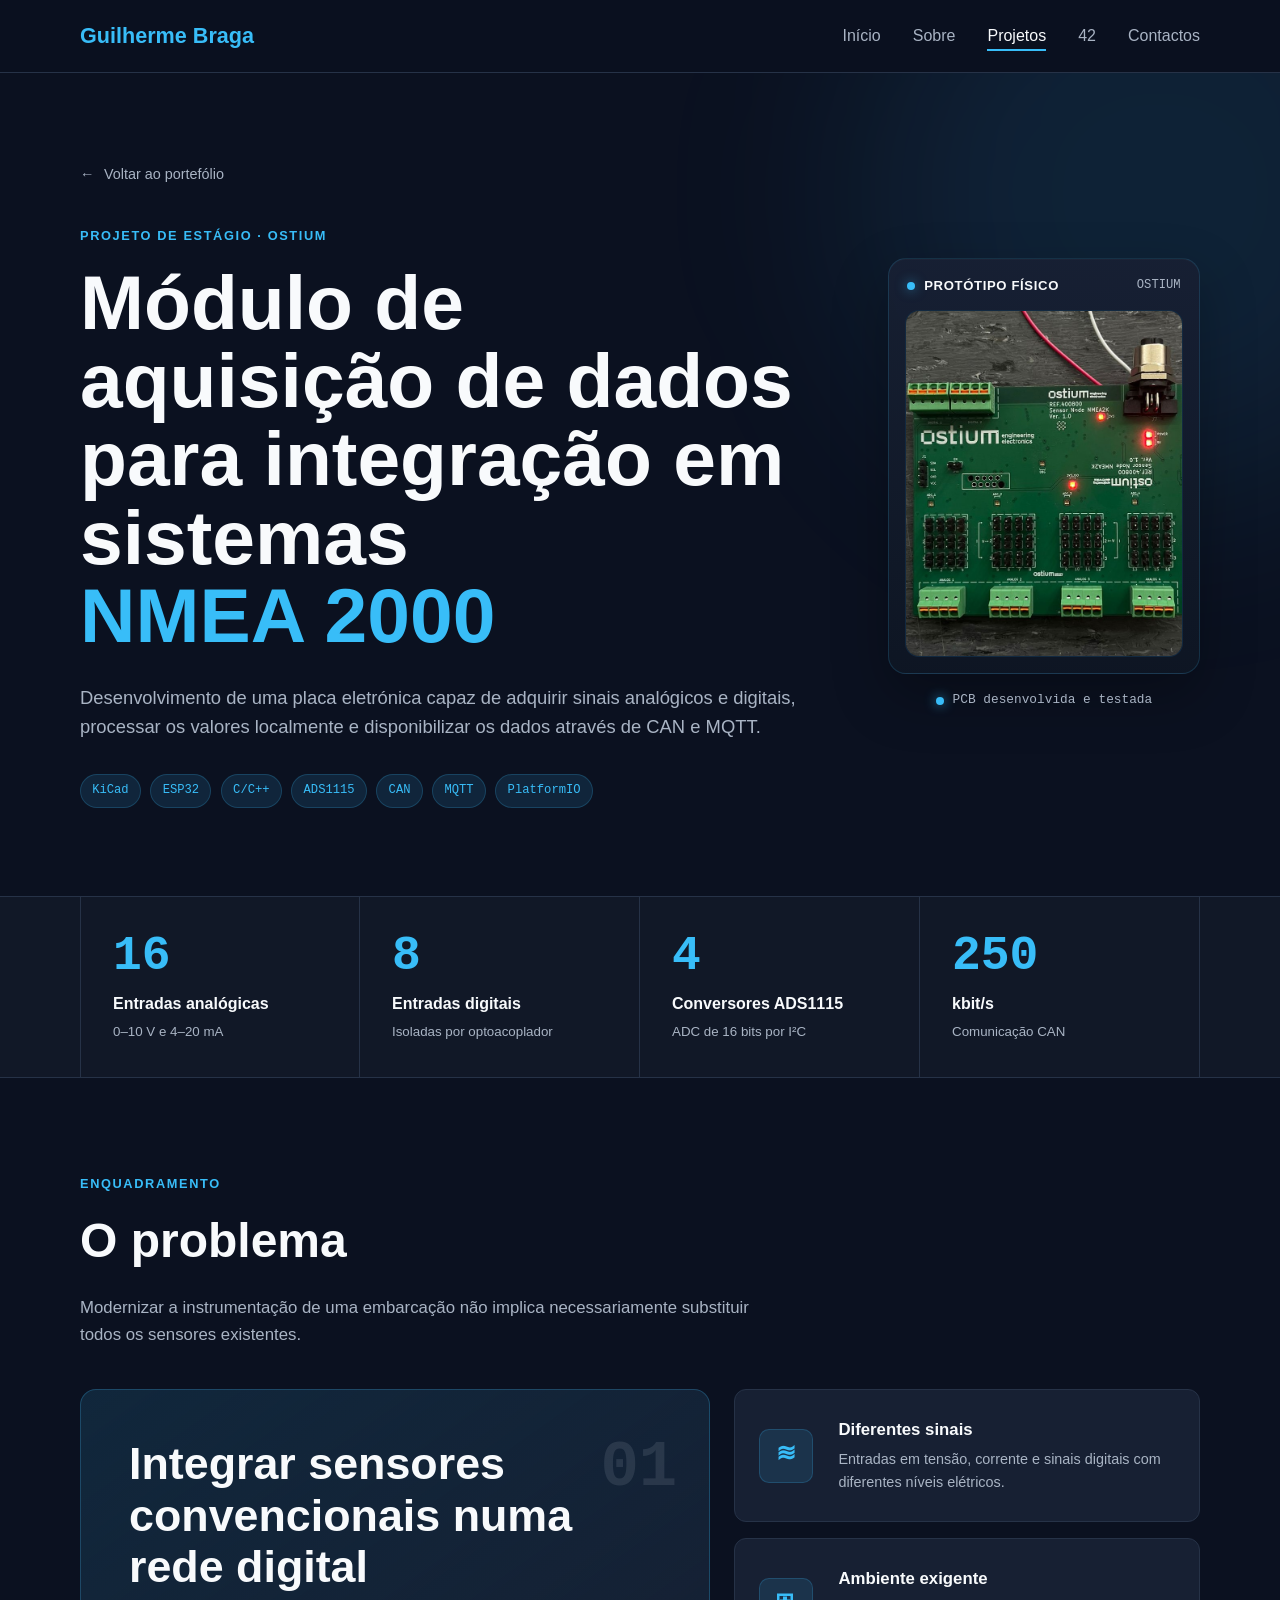
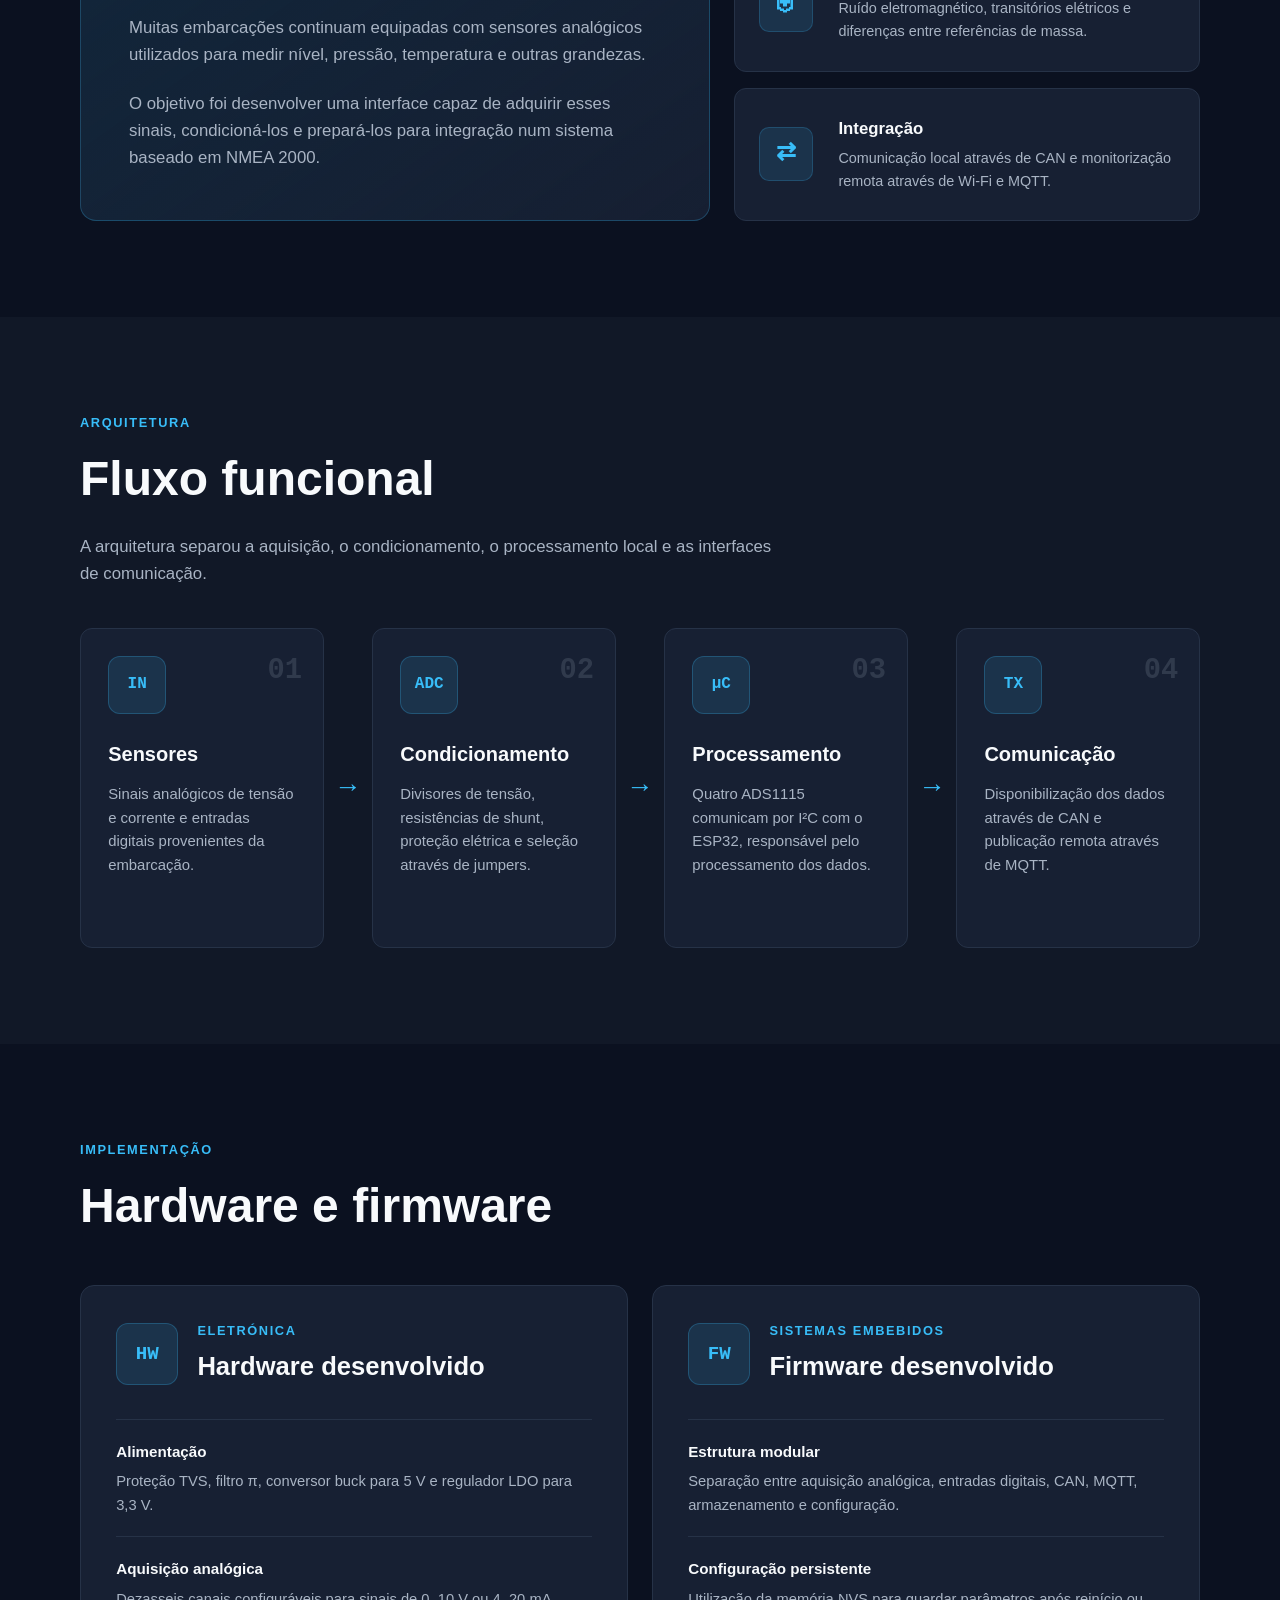
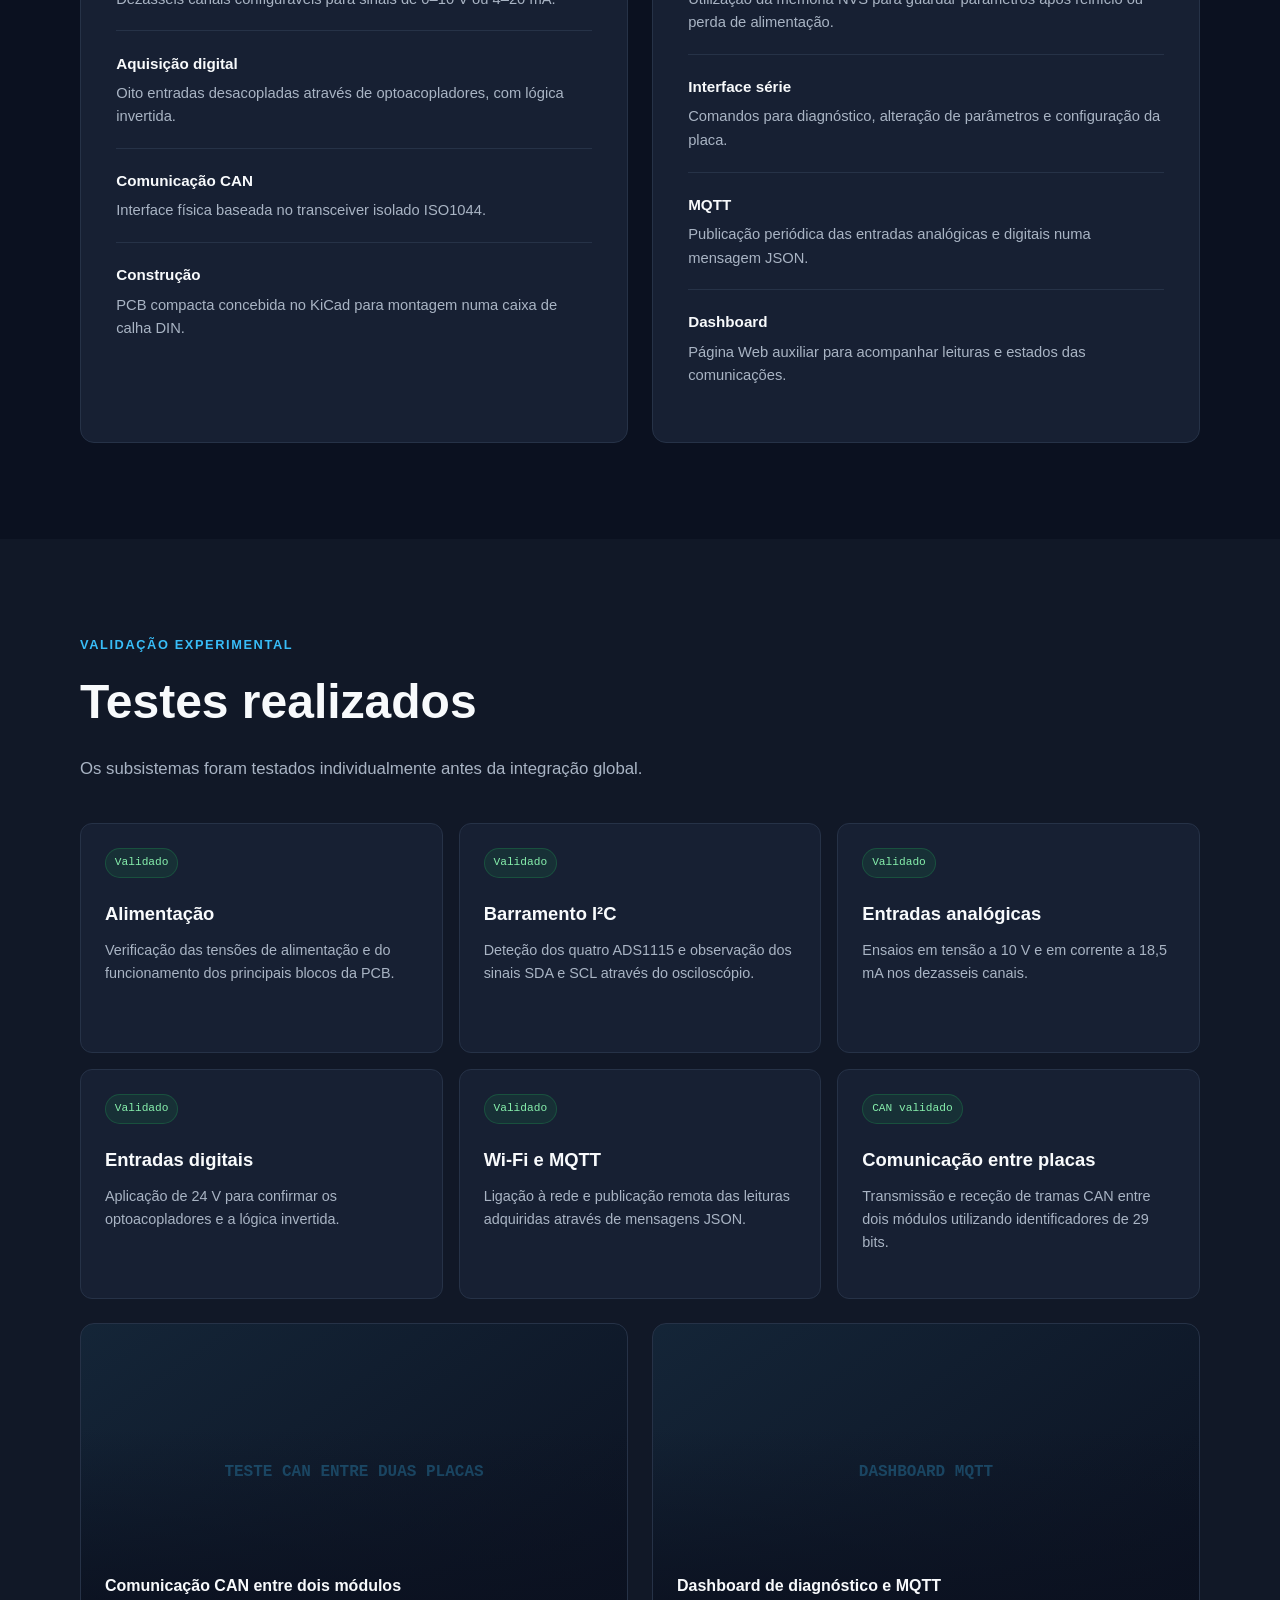
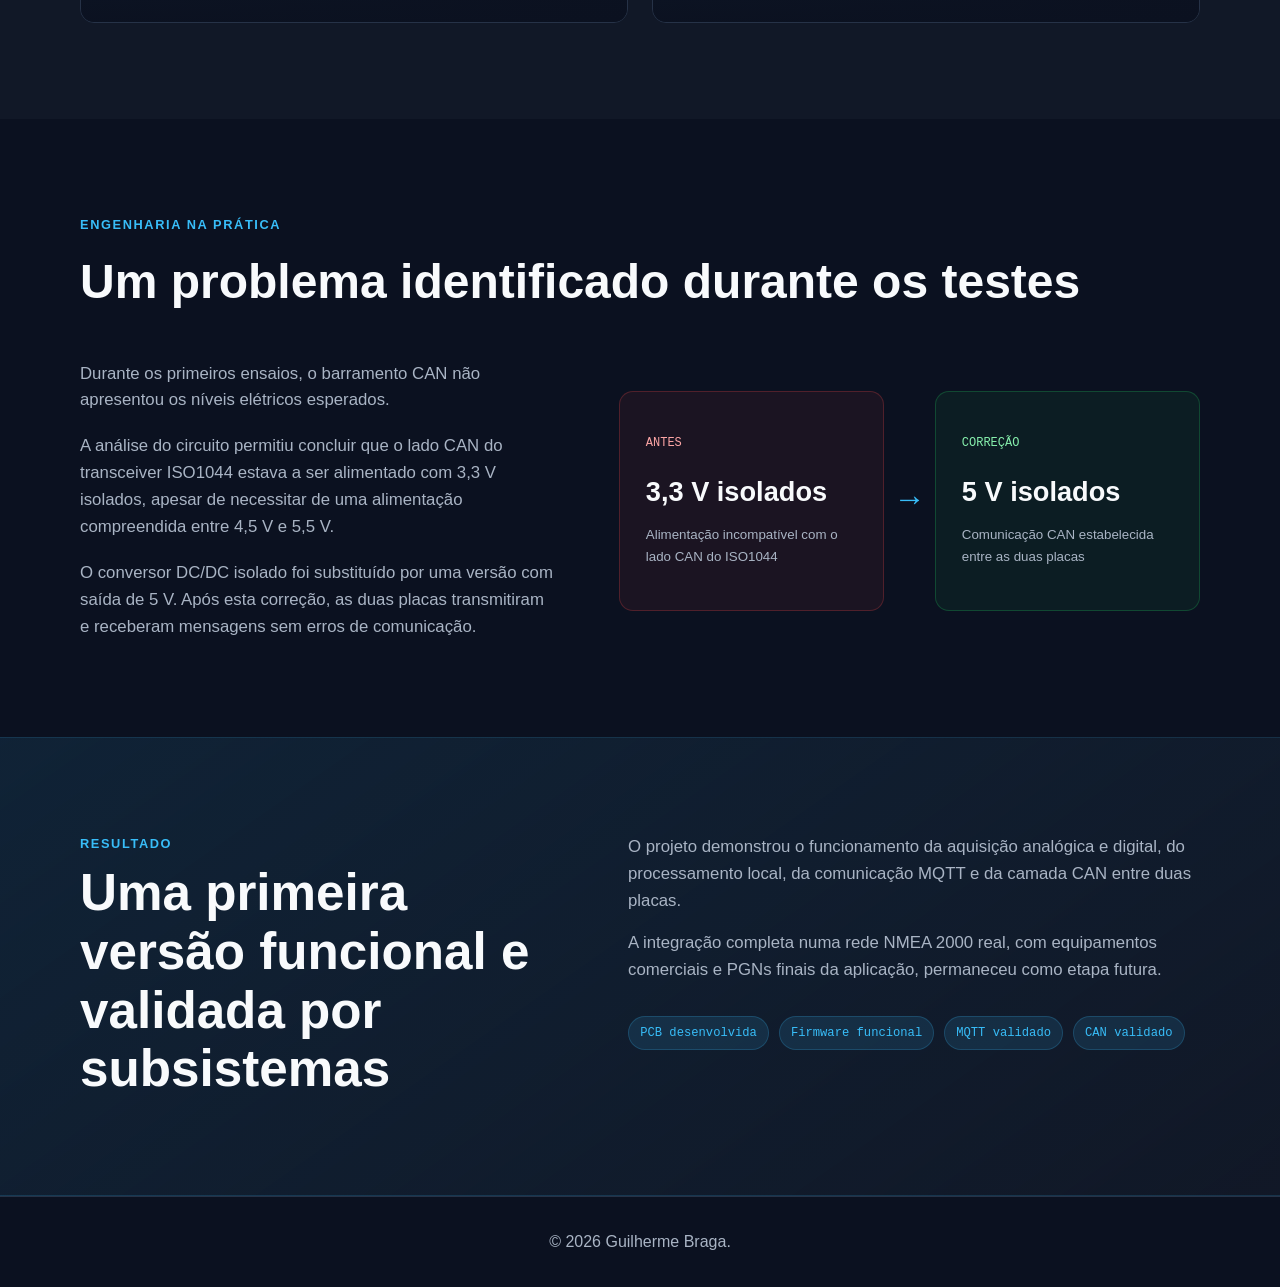
==== projeto-nmea2000.html @ f18902b9 "42 + nmea" ====
<!DOCTYPE html>
<html lang="pt-PT">
<head>
        <meta charset="UTF-8">

        <meta
                name="viewport"
                content="width=device-width, initial-scale=1.0"
        >

        <meta
                name="description"
                content="Desenvolvimento de um módulo de aquisição de dados para integração em sistemas NMEA 2000."
        >

        <title>Projeto NMEA 2000 | Guilherme Braga</title>

        <link rel="stylesheet" href="css/style.css?v=8">
        <link rel="stylesheet" href="css/nmea.css?v=2">
</head>

<body>
        <header class="header">
                <nav class="navbar">
                        <a href="index.html" class="logo">
                                Guilherme Braga
                        </a>

                        <ul class="nav-links">
                                <li>
                                        <a href="index.html#inicio">
                                                Início
                                        </a>
                                </li>

                                <li>
                                        <a href="index.html#sobre">
                                                Sobre
                                        </a>
                                </li>

                                <li>
                                        <a
                                                href="index.html#projetos"
                                                class="active"
                                        >
                                                Projetos
                                        </a>
                                </li>

                                <li>
                                        <a href="projetos-42.html">
                                                42
                                        </a>
                                </li>

                                <li>
                                        <a href="index.html#contactos">
                                                Contactos
                                        </a>
                                </li>
                        </ul>
                </nav>
        </header>

        <main>
                <section class="nmea-hero">
                        <div class="nmea-hero-inner">
                                <div class="nmea-hero-content">
                                        <a
                                                href="index.html#projetos"
                                                class="back-link"
                                        >
                                                <span aria-hidden="true">
                                                        ←
                                                </span>

                                                Voltar ao portefólio
                                        </a>

                                        <p class="hero-label">
                                                Projeto de estágio · OSTIUM
                                        </p>

                                        <h1>
                                                Módulo de aquisição de dados para
                                                integração em sistemas

                                                <span>
                                                        NMEA 2000
                                                </span>
                                        </h1>

                                        <p class="nmea-hero-description">
                                                Desenvolvimento de uma placa eletrónica capaz
                                                de adquirir sinais analógicos e digitais,
                                                processar os valores localmente e disponibilizar
                                                os dados através de CAN e MQTT.
                                        </p>

                                        <div class="nmea-tags">
                                                <span>KiCad</span>
                                                <span>ESP32</span>
                                                <span>C/C++</span>
                                                <span>ADS1115</span>
                                                <span>CAN</span>
                                                <span>MQTT</span>
                                                <span>PlatformIO</span>
                                        </div>
                                </div>

                                <div class="nmea-board-showcase">
                                        <div class="nmea-board-frame">
                                                <div class="nmea-board-frame-header">
                                                        <div class="nmea-board-frame-title">
                                                                <span class="nmea-frame-dot"></span>
                                                                Protótipo físico
                                                        </div>

                                                        <span class="nmea-board-frame-meta">
                                                                OSTIUM
                                                        </span>
                                                </div>

                                                <figure
                                                        class="nmea-board-image"
                                                        data-fallback="PCB NMEA 2000"
                                                >
                                                        <img
                                                                src="assets/images/PCB_vista_geral.jpeg"
                                                                alt="PCB desenvolvida para o módulo de aquisição NMEA 2000"
                                                                onerror="this.remove();"
                                                        >
                                                </figure>
                                        </div>

                                        <div class="nmea-board-label">
                                                <span></span>
                                                PCB desenvolvida e testada
                                        </div>
                                </div>
                        </div>
                </section>

                <section class="nmea-stats-section">
                        <div class="nmea-stats">
                                <article>
                                        <strong>
                                                16
                                        </strong>

                                        <span>
                                                Entradas analógicas
                                        </span>

                                        <small>
                                                0–10 V e 4–20 mA
                                        </small>
                                </article>

                                <article>
                                        <strong>
                                                8
                                        </strong>

                                        <span>
                                                Entradas digitais
                                        </span>

                                        <small>
                                                Isoladas por optoacoplador
                                        </small>
                                </article>

                                <article>
                                        <strong>
                                                4
                                        </strong>

                                        <span>
                                                Conversores ADS1115
                                        </span>

                                        <small>
                                                ADC de 16 bits por I²C
                                        </small>
                                </article>

                                <article>
                                        <strong>
                                                250
                                        </strong>

                                        <span>
                                                kbit/s
                                        </span>

                                        <small>
                                                Comunicação CAN
                                        </small>
                                </article>
                        </div>
                </section>

                <section class="section nmea-problem-section">
                        <div class="section-header">
                                <p class="section-label">
                                        Enquadramento
                                </p>

                                <h2>
                                        O problema
                                </h2>

                                <p class="section-description">
                                        Modernizar a instrumentação de uma embarcação não
                                        implica necessariamente substituir todos os sensores
                                        existentes.
                                </p>
                        </div>

                        <div class="nmea-problem-grid">
                                <article class="nmea-problem-main">
                                        <span class="nmea-card-index">
                                                01
                                        </span>

                                        <h3>
                                                Integrar sensores convencionais numa rede digital
                                        </h3>

                                        <p>
                                                Muitas embarcações continuam equipadas com sensores
                                                analógicos utilizados para medir nível, pressão,
                                                temperatura e outras grandezas.
                                        </p>

                                        <p>
                                                O objetivo foi desenvolver uma interface capaz de
                                                adquirir esses sinais, condicioná-los e prepará-los
                                                para integração num sistema baseado em NMEA 2000.
                                        </p>
                                </article>

                                <div class="nmea-problem-points">
                                        <article>
                                                <span aria-hidden="true">
                                                        ≋
                                                </span>

                                                <div>
                                                        <h3>
                                                                Diferentes sinais
                                                        </h3>

                                                        <p>
                                                                Entradas em tensão, corrente e sinais
                                                                digitais com diferentes níveis elétricos.
                                                        </p>
                                                </div>
                                        </article>

                                        <article>
                                                <span aria-hidden="true">
                                                        ⛨
                                                </span>

                                                <div>
                                                        <h3>
                                                                Ambiente exigente
                                                        </h3>

                                                        <p>
                                                                Ruído eletromagnético, transitórios
                                                                elétricos e diferenças entre referências
                                                                de massa.
                                                        </p>
                                                </div>
                                        </article>

                                        <article>
                                                <span aria-hidden="true">
                                                        ⇄
                                                </span>

                                                <div>
                                                        <h3>
                                                                Integração
                                                        </h3>

                                                        <p>
                                                                Comunicação local através de CAN e
                                                                monitorização remota através de Wi-Fi
                                                                e MQTT.
                                                        </p>
                                                </div>
                                        </article>
                                </div>
                        </div>
                </section>

                <section class="section nmea-architecture-section">
                        <div class="section-header">
                                <p class="section-label">
                                        Arquitetura
                                </p>

                                <h2>
                                        Fluxo funcional
                                </h2>

                                <p class="section-description">
                                        A arquitetura separou a aquisição, o condicionamento,
                                        o processamento local e as interfaces de comunicação.
                                </p>
                        </div>

                        <div class="nmea-flow">
                                <article class="nmea-flow-block">
                                        <span class="nmea-flow-number">
                                                01
                                        </span>

                                        <div class="nmea-flow-icon">
                                                IN
                                        </div>

                                        <h3>
                                                Sensores
                                        </h3>

                                        <p>
                                                Sinais analógicos de tensão e corrente e entradas
                                                digitais provenientes da embarcação.
                                        </p>
                                </article>

                                <span
                                        class="nmea-flow-arrow"
                                        aria-hidden="true"
                                >
                                        →
                                </span>

                                <article class="nmea-flow-block">
                                        <span class="nmea-flow-number">
                                                02
                                        </span>

                                        <div class="nmea-flow-icon">
                                                ADC
                                        </div>

                                        <h3>
                                                Condicionamento
                                        </h3>

                                        <p>
                                                Divisores de tensão, resistências de shunt,
                                                proteção elétrica e seleção através de jumpers.
                                        </p>
                                </article>

                                <span
                                        class="nmea-flow-arrow"
                                        aria-hidden="true"
                                >
                                        →
                                </span>

                                <article class="nmea-flow-block">
                                        <span class="nmea-flow-number">
                                                03
                                        </span>

                                        <div class="nmea-flow-icon">
                                                μC
                                        </div>

                                        <h3>
                                                Processamento
                                        </h3>

                                        <p>
                                                Quatro ADS1115 comunicam por I²C com o ESP32,
                                                responsável pelo processamento dos dados.
                                        </p>
                                </article>

                                <span
                                        class="nmea-flow-arrow"
                                        aria-hidden="true"
                                >
                                        →
                                </span>

                                <article class="nmea-flow-block">
                                        <span class="nmea-flow-number">
                                                04
                                        </span>

                                        <div class="nmea-flow-icon">
                                                TX
                                        </div>

                                        <h3>
                                                Comunicação
                                        </h3>

                                        <p>
                                                Disponibilização dos dados através de CAN e
                                                publicação remota através de MQTT.
                                        </p>
                                </article>
                        </div>
                </section>

                <section class="section nmea-development-section">
                        <div class="section-header">
                                <p class="section-label">
                                        Implementação
                                </p>

                                <h2>
                                        Hardware e firmware
                                </h2>
                        </div>

                        <div class="nmea-development-grid">
                                <article class="nmea-development-card">
                                        <div class="nmea-development-heading">
                                                <span>
                                                        HW
                                                </span>

                                                <div>
                                                        <p class="project-category">
                                                                Eletrónica
                                                        </p>

                                                        <h3>
                                                                Hardware desenvolvido
                                                        </h3>
                                                </div>
                                        </div>

                                        <div class="nmea-feature-list">
                                                <div>
                                                        <strong>
                                                                Alimentação
                                                        </strong>

                                                        <p>
                                                                Proteção TVS, filtro π, conversor buck
                                                                para 5 V e regulador LDO para 3,3 V.
                                                        </p>
                                                </div>

                                                <div>
                                                        <strong>
                                                                Aquisição analógica
                                                        </strong>

                                                        <p>
                                                                Dezasseis canais configuráveis para
                                                                sinais de 0–10 V ou 4–20 mA.
                                                        </p>
                                                </div>

                                                <div>
                                                        <strong>
                                                                Aquisição digital
                                                        </strong>

                                                        <p>
                                                                Oito entradas desacopladas através de
                                                                optoacopladores, com lógica invertida.
                                                        </p>
                                                </div>

                                                <div>
                                                        <strong>
                                                                Comunicação CAN
                                                        </strong>

                                                        <p>
                                                                Interface física baseada no
                                                                transceiver isolado ISO1044.
                                                        </p>
                                                </div>

                                                <div>
                                                        <strong>
                                                                Construção
                                                        </strong>

                                                        <p>
                                                                PCB compacta concebida no KiCad para
                                                                montagem numa caixa de calha DIN.
                                                        </p>
                                                </div>
                                        </div>
                                </article>

                                <article class="nmea-development-card">
                                        <div class="nmea-development-heading">
                                                <span>
                                                        FW
                                                </span>

                                                <div>
                                                        <p class="project-category">
                                                                Sistemas embebidos
                                                        </p>

                                                        <h3>
                                                                Firmware desenvolvido
                                                        </h3>
                                                </div>
                                        </div>

                                        <div class="nmea-feature-list">
                                                <div>
                                                        <strong>
                                                                Estrutura modular
                                                        </strong>

                                                        <p>
                                                                Separação entre aquisição analógica,
                                                                entradas digitais, CAN, MQTT,
                                                                armazenamento e configuração.
                                                        </p>
                                                </div>

                                                <div>
                                                        <strong>
                                                                Configuração persistente
                                                        </strong>

                                                        <p>
                                                                Utilização da memória NVS para guardar
                                                                parâmetros após reinício ou perda de
                                                                alimentação.
                                                        </p>
                                                </div>

                                                <div>
                                                        <strong>
                                                                Interface série
                                                        </strong>

                                                        <p>
                                                                Comandos para diagnóstico, alteração
                                                                de parâmetros e configuração da placa.
                                                        </p>
                                                </div>

                                                <div>
                                                        <strong>
                                                                MQTT
                                                        </strong>

                                                        <p>
                                                                Publicação periódica das entradas
                                                                analógicas e digitais numa mensagem JSON.
                                                        </p>
                                                </div>

                                                <div>
                                                        <strong>
                                                                Dashboard
                                                        </strong>

                                                        <p>
                                                                Página Web auxiliar para acompanhar
                                                                leituras e estados das comunicações.
                                                        </p>
                                                </div>
                                        </div>
                                </article>
                        </div>
                </section>

                <section class="section nmea-tests-section">
                        <div class="section-header">
                                <p class="section-label">
                                        Validação experimental
                                </p>

                                <h2>
                                        Testes realizados
                                </h2>

                                <p class="section-description">
                                        Os subsistemas foram testados individualmente antes
                                        da integração global.
                                </p>
                        </div>

                        <div class="nmea-tests-grid">
                                <article>
                                        <span class="nmea-test-status">
                                                Validado
                                        </span>

                                        <strong>
                                                Alimentação
                                        </strong>

                                        <p>
                                                Verificação das tensões de alimentação e do
                                                funcionamento dos principais blocos da PCB.
                                        </p>
                                </article>

                                <article>
                                        <span class="nmea-test-status">
                                                Validado
                                        </span>

                                        <strong>
                                                Barramento I²C
                                        </strong>

                                        <p>
                                                Deteção dos quatro ADS1115 e observação dos sinais
                                                SDA e SCL através do osciloscópio.
                                        </p>
                                </article>

                                <article>
                                        <span class="nmea-test-status">
                                                Validado
                                        </span>

                                        <strong>
                                                Entradas analógicas
                                        </strong>

                                        <p>
                                                Ensaios em tensão a 10 V e em corrente a
                                                18,5 mA nos dezasseis canais.
                                        </p>
                                </article>

                                <article>
                                        <span class="nmea-test-status">
                                                Validado
                                        </span>

                                        <strong>
                                                Entradas digitais
                                        </strong>

                                        <p>
                                                Aplicação de 24 V para confirmar os
                                                optoacopladores e a lógica invertida.
                                        </p>
                                </article>

                                <article>
                                        <span class="nmea-test-status">
                                                Validado
                                        </span>

                                        <strong>
                                                Wi-Fi e MQTT
                                        </strong>

                                        <p>
                                                Ligação à rede e publicação remota das leituras
                                                adquiridas através de mensagens JSON.
                                        </p>
                                </article>

                                <article>
                                        <span class="nmea-test-status">
                                                CAN validado
                                        </span>

                                        <strong>
                                                Comunicação entre placas
                                        </strong>

                                        <p>
                                                Transmissão e receção de tramas CAN entre dois
                                                módulos utilizando identificadores de 29 bits.
                                        </p>
                                </article>
                        </div>

                        <div class="nmea-media-grid">
                                <figure
                                        class="nmea-media-card"
                                        data-fallback="Teste CAN entre duas placas"
                                >
                                        <img
                                                src="assets/images/nmea/teste-can.jpeg"
                                                alt="Ligação entre duas placas durante o teste CAN"
                                                onerror="this.remove();"
                                        >

                                        <figcaption>
                                                Comunicação CAN entre dois módulos
                                        </figcaption>
                                </figure>

                                <figure
                                        class="nmea-media-card"
                                        data-fallback="Dashboard MQTT"
                                >
                                        <img
                                                src="assets/images/nmea/dashboard-mqtt.jpeg"
                                                alt="Dashboard utilizado nos testes Wi-Fi e MQTT"
                                                onerror="this.remove();"
                                        >

                                        <figcaption>
                                                Dashboard de diagnóstico e MQTT
                                        </figcaption>
                                </figure>
                        </div>
                </section>

                <section class="section nmea-debug-section">
                        <div class="section-header">
                                <p class="section-label">
                                        Engenharia na prática
                                </p>

                                <h2>
                                        Um problema identificado durante os testes
                                </h2>
                        </div>

                        <div class="nmea-debug-layout">
                                <div class="nmea-debug-description">
                                        <p>
                                                Durante os primeiros ensaios, o barramento CAN
                                                não apresentou os níveis elétricos esperados.
                                        </p>

                                        <p>
                                                A análise do circuito permitiu concluir que o lado
                                                CAN do transceiver ISO1044 estava a ser alimentado
                                                com 3,3 V isolados, apesar de necessitar de uma
                                                alimentação compreendida entre 4,5 V e 5,5 V.
                                        </p>

                                        <p>
                                                O conversor DC/DC isolado foi substituído por uma
                                                versão com saída de 5 V. Após esta correção,
                                                as duas placas transmitiram e receberam mensagens
                                                sem erros de comunicação.
                                        </p>
                                </div>

                                <div class="nmea-debug-comparison">
                                        <article class="nmea-debug-before">
                                                <span>
                                                        Antes
                                                </span>

                                                <strong>
                                                        3,3 V isolados
                                                </strong>

                                                <small>
                                                        Alimentação incompatível com o lado CAN
                                                        do ISO1044
                                                </small>
                                        </article>

                                        <span
                                                class="nmea-debug-arrow"
                                                aria-hidden="true"
                                        >
                                                →
                                        </span>

                                        <article class="nmea-debug-after">
                                                <span>
                                                        Correção
                                                </span>

                                                <strong>
                                                        5 V isolados
                                                </strong>

                                                <small>
                                                        Comunicação CAN estabelecida entre as
                                                        duas placas
                                                </small>
                                        </article>
                                </div>
                        </div>
                </section>

                <section class="section nmea-results-section">
                        <div class="nmea-results">
                                <div>
                                        <p class="section-label">
                                                Resultado
                                        </p>

                                        <h2>
                                                Uma primeira versão funcional e validada por
                                                subsistemas
                                        </h2>
                                </div>

                                <div class="nmea-results-text">
                                        <p>
                                                O projeto demonstrou o funcionamento da aquisição
                                                analógica e digital, do processamento local,
                                                da comunicação MQTT e da camada CAN entre duas
                                                placas.
                                        </p>

                                        <p>
                                                A integração completa numa rede NMEA 2000 real,
                                                com equipamentos comerciais e PGNs finais da
                                                aplicação, permaneceu como etapa futura.
                                        </p>

                                        <div class="nmea-results-tags">
                                                <span>
                                                        PCB desenvolvida
                                                </span>

                                                <span>
                                                        Firmware funcional
                                                </span>

                                                <span>
                                                        MQTT validado
                                                </span>

                                                <span>
                                                        CAN validado
                                                </span>
                                        </div>
                                </div>
                        </div>
                </section>
        </main>

        <footer class="footer">
                <p>
                        © <span id="current-year"></span> Guilherme Braga.
                </p>
        </footer>

        <script src="js/main.js"></script>
</body>
</html>
---- css/style.css ----
:root {
        --background: #0b1120;
        --background-secondary: #111827;
        --card-background: #172033;
        --card-background-light: #1b263b;
        --text-primary: #f8fafc;
        --text-secondary: #a9b4c4;
        --accent: #38bdf8;
        --accent-dark: #0284c7;
        --accent-soft: rgba(56, 189, 248, 0.12);
        --border: #263247;
        --max-width: 1120px;
}

* {
        box-sizing: border-box;
        margin: 0;
        padding: 0;
}

html {
        scroll-behavior: smooth;
}

body {
        min-width: 320px;

        font-family: Arial, Helvetica, sans-serif;

        background-color: var(--background);
        color: var(--text-primary);

        line-height: 1.6;
}

img {
        max-width: 100%;
}

a {
        color: inherit;
        text-decoration: none;
}

.header {
        position: sticky;
        top: 0;
        z-index: 100;

        background-color: rgba(11, 17, 32, 0.92);
        border-bottom: 1px solid var(--border);

        backdrop-filter: blur(12px);
}

.navbar {
        width: min(90%, var(--max-width));
        min-height: 72px;
        margin: 0 auto;

        display: flex;
        align-items: center;
        justify-content: space-between;
}

.logo {
        color: var(--accent);

        font-size: 1.35rem;
        font-weight: 700;
}

.nav-links {
        display: flex;
        gap: 2rem;

        list-style: none;
}

.nav-links a {
        position: relative;

        color: var(--text-secondary);

        transition: color 0.2s ease;
}

.nav-links a::after {
        content: "";

        position: absolute;
        right: 0;
        bottom: -0.45rem;
        left: 0;

        height: 2px;

        background-color: var(--accent);

        transform: scaleX(0);
        transform-origin: center;

        transition: transform 0.2s ease;
}

.nav-links a:hover,
.nav-links a.active {
        color: var(--text-primary);
}

.nav-links a:hover::after,
.nav-links a.active::after {
        transform: scaleX(1);
}

.hero {
        min-height: calc(100vh - 72px);

        display: flex;
        align-items: center;

        overflow: hidden;
}

.hero-inner {
        position: relative;

        width: min(90%, var(--max-width));
        margin: 0 auto;
        padding: 6rem 0;

        display: flex;
        align-items: center;
        justify-content: space-between;
        gap: 5rem;
}

.hero-content {
        position: relative;

        max-width: 850px;

        z-index: 2;
}

.hero-label,
.section-label,
.project-category {
        color: var(--accent);

        font-size: 0.8rem;
        font-weight: 700;
        letter-spacing: 0.1rem;
        text-transform: uppercase;
}

.hero h1 {
        max-width: 850px;
        margin-top: 1rem;

        font-size: clamp(3rem, 7vw, 5.8rem);
        line-height: 1.02;
}

.hero-description {
        max-width: 700px;
        margin: 1.8rem 0;

        color: var(--text-secondary);

        font-size: 1.15rem;
}

.hero-actions {
        display: flex;
        flex-wrap: wrap;
        gap: 1rem;
}

.button {
        display: inline-block;

        padding: 0.9rem 1.4rem;

        background-color: var(--accent);
        color: #08111f;

        border: 1px solid var(--accent);
        border-radius: 6px;

        font-weight: 700;

        transition:
                transform 0.2s ease,
                box-shadow 0.2s ease,
                background-color 0.2s ease,
                color 0.2s ease;
}

.button:hover {
        transform: translateY(-2px);

        box-shadow: 0 10px 25px rgba(56, 189, 248, 0.2);
}

.button-secondary {
        background-color: transparent;
        color: var(--text-primary);

        border-color: var(--border);
}

.button-secondary:hover {
        color: var(--accent);
        border-color: var(--accent);
}

.hero-decoration {
        position: relative;

        width: 240px;
        height: 240px;
        min-width: 240px;

        display: flex;
        flex-direction: column;
        align-items: center;
        justify-content: center;
        gap: 1rem;

        background:
                linear-gradient(
                        145deg,
                        rgba(56, 189, 248, 0.1),
                        rgba(23, 32, 51, 0.25)
                );

        border: 1px solid rgba(56, 189, 248, 0.2);
        border-radius: 24px;

        box-shadow:
                0 0 0 10px rgba(56, 189, 248, 0.025),
                0 30px 70px rgba(0, 0, 0, 0.25);

        transform: rotate(4deg);
}

.hero-decoration::before {
        content: "";

        position: absolute;
        inset: -70px;

        background-color: rgba(56, 189, 248, 0.08);

        border-radius: 50%;

        filter: blur(60px);

        z-index: -1;
}

.hero-decoration-code {
        color: var(--accent);

        font-family: "Courier New", monospace;
        font-size: 4rem;
        font-weight: 700;
        line-height: 1;

        transform: rotate(-4deg);
}

.hero-decoration-line {
        width: 110px;
        height: 5px;

        background-color: rgba(56, 189, 248, 0.22);

        border-radius: 999px;

        transform: rotate(-4deg);
}

.hero-decoration-line:nth-child(3) {
        width: 80px;
}

.hero-decoration-line:nth-child(4) {
        width: 130px;
}

.section {
        padding: 6rem 0;
}

.section-secondary {
        background-color: var(--background-secondary);
}

.section-header,
.projects-grid,
.about-story,
.contact-links,
.forty-two-grid {
        width: min(90%, var(--max-width));
        margin-right: auto;
        margin-left: auto;
}

.section-header {
        margin-bottom: 2.5rem;
}

.section-header h2 {
        margin-top: 0.5rem;

        font-size: clamp(2rem, 4vw, 3rem);
}

.section-description {
        max-width: 700px;
        margin-top: 1rem;

        color: var(--text-secondary);

        font-size: 1.05rem;
}

.about-section {
        position: relative;

        overflow: hidden;

        background-color: var(--background-secondary);
}

.about-section::before {
        content: "";

        position: absolute;
        top: 50%;
        left: -180px;

        width: 420px;
        height: 420px;

        background-color: rgba(56, 189, 248, 0.06);

        border-radius: 50%;

        filter: blur(80px);

        transform: translateY(-50%);

        pointer-events: none;
}

.about-story {
        position: relative;

        display: grid;
        grid-template-columns: 240px minmax(0, 1fr);
        align-items: center;
        gap: 4.5rem;
}

.about-photo-wrapper {
        display: flex;
        flex-direction: column;
        align-items: center;
        gap: 1rem;
}

.about-photo {
        width: 220px;
        height: 220px;

        overflow: hidden;

        background-color: var(--card-background);

        border: 3px solid rgba(56, 189, 248, 0.45);
        border-radius: 50%;

        box-shadow:
                0 0 0 10px rgba(56, 189, 248, 0.04),
                0 25px 55px rgba(0, 0, 0, 0.35);
}

.about-photo img {
        width: 100%;
        height: 100%;

        display: block;

        object-fit: cover;
        object-position: center 35%;
}

.about-photo-name {
        color: var(--text-secondary);

        font-family: "Courier New", monospace;
        font-size: 0.85rem;
}

.speech-bubble {
        position: relative;

        padding: 3.3rem 3.8rem;

        background:
                linear-gradient(
                        145deg,
                        rgba(27, 38, 59, 0.98),
                        rgba(23, 32, 51, 0.98)
                );

        border: 1px solid rgba(56, 189, 248, 0.25);
        border-radius: 24px;

        box-shadow:
                0 24px 60px rgba(0, 0, 0, 0.22),
                inset 0 1px 0 rgba(255, 255, 255, 0.03);
}

.speech-bubble::before {
        content: "";

        position: absolute;
        top: 50%;
        left: -27px;

        width: 52px;
        height: 52px;

        background-color: var(--card-background);

        border-bottom: 1px solid rgba(56, 189, 248, 0.25);
        border-left: 1px solid rgba(56, 189, 248, 0.25);

        transform:
                translateY(-50%)
                rotate(45deg);

        border-radius: 0 0 0 8px;
}

.speech-content {
        position: relative;

        z-index: 2;
}

.speech-content p {
        color: var(--text-secondary);

        font-size: 1.08rem;
        line-height: 1.8;
}

.speech-content p + p {
        margin-top: 1rem;
}

.speech-quote {
        position: absolute;

        color: rgba(56, 189, 248, 0.28);

        font-family: Georgia, "Times New Roman", serif;
        font-size: 6.5rem;
        font-weight: 700;
        line-height: 1;

        pointer-events: none;
}

.speech-quote-opening {
        top: 0.6rem;
        left: 1.2rem;
}

.speech-quote-closing {
        right: 1.3rem;
        bottom: -1.3rem;
}

.projects-grid {
        display: grid;
        grid-template-columns: repeat(3, minmax(0, 1fr));
        gap: 1.5rem;
}

.project-card {
        min-height: 340px;
        padding: 1.7rem;

        background-color: var(--card-background);

        border: 1px solid var(--border);
        border-radius: 10px;

        transition:
                transform 0.2s ease,
                border-color 0.2s ease,
                box-shadow 0.2s ease;
}

.project-card:hover {
        border-color: var(--accent);

        transform: translateY(-5px);

        box-shadow: 0 22px 45px rgba(0, 0, 0, 0.2);
}

.project-card-featured {
        background:
                linear-gradient(
                        145deg,
                        rgba(56, 189, 248, 0.12),
                        rgba(23, 32, 51, 0.95)
                );
}

.project-content {
        height: 100%;

        display: flex;
        flex-direction: column;
        align-items: flex-start;
}

.project-card h3 {
        margin: 0.8rem 0;

        font-size: 1.5rem;
}

.project-card p {
        color: var(--text-secondary);
}

.project-card .project-category {
        color: var(--accent);
}

.project-tags {
        margin-top: 1.4rem;

        display: flex;
        flex-wrap: wrap;
        gap: 0.5rem;
}

.project-tags span,
.forty-two-skills span {
        padding: 0.35rem 0.65rem;

        background-color: var(--accent-soft);
        color: var(--accent);

        border: 1px solid rgba(56, 189, 248, 0.18);
        border-radius: 999px;

        font-family: "Courier New", monospace;
        font-size: 0.75rem;
}

.project-status {
        margin-top: auto;
        padding-top: 1.5rem;

        color: var(--text-secondary);

        font-size: 0.85rem;
}

.project-link {
        margin-top: auto;
        padding-top: 1.5rem;

        display: inline-flex;
        align-items: center;
        gap: 0.5rem;

        color: var(--accent);

        font-weight: 700;
}

.project-link span {
        transition: transform 0.2s ease;
}

.project-link:hover span {
        transform: translateX(4px);
}

.contact-links {
        display: flex;
        flex-wrap: wrap;
        gap: 1rem;
}

.contact-links a {
        padding: 0.8rem 1.2rem;

        border: 1px solid var(--border);
        border-radius: 6px;

        transition:
                border-color 0.2s ease,
                color 0.2s ease,
                transform 0.2s ease;
}

.contact-links a:hover {
        color: var(--accent);
        border-color: var(--accent);

        transform: translateY(-2px);
}

.forty-two-hero {
        position: relative;

        overflow: hidden;

        border-bottom: 1px solid var(--border);
}

.forty-two-hero::before {
        content: "";

        position: absolute;
        top: -200px;
        right: -150px;

        width: 550px;
        height: 550px;

        background-color: rgba(56, 189, 248, 0.1);

        border-radius: 50%;

        filter: blur(90px);

        pointer-events: none;
}

.forty-two-hero-inner {
        position: relative;

        width: min(90%, var(--max-width));
        min-height: 620px;
        margin: 0 auto;
        padding: 6rem 0;

        display: flex;
        align-items: center;
        justify-content: space-between;
        gap: 5rem;
}

.forty-two-hero-content {
        max-width: 760px;
}

.back-link {
        margin-bottom: 2.5rem;

        display: inline-flex;
        align-items: center;
        gap: 0.6rem;

        color: var(--text-secondary);

        font-size: 0.9rem;

        transition: color 0.2s ease;
}

.back-link:hover {
        color: var(--accent);
}

.forty-two-hero h1 {
        margin-top: 1rem;

        font-size: clamp(3rem, 7vw, 6rem);
        line-height: 1;
}

.highlight-text {
        color: var(--accent);
}

.forty-two-introduction {
        max-width: 680px;
        margin-top: 1.8rem;

        color: var(--text-secondary);

        font-size: 1.15rem;
}

.forty-two-skills {
        margin-top: 2rem;

        display: flex;
        flex-wrap: wrap;
        gap: 0.65rem;
}

.forty-two-mark {
        position: relative;

        width: 280px;
        height: 280px;
        min-width: 280px;

        overflow: hidden;

        display: flex;
        align-items: center;
        justify-content: center;

        background:
                linear-gradient(
                        145deg,
                        rgba(56, 189, 248, 0.14),
                        rgba(23, 32, 51, 0.8)
                );

        border: 1px solid rgba(56, 189, 248, 0.35);
        border-radius: 35% 65% 60% 40% / 45% 35% 65% 55%;

        box-shadow:
                0 0 0 12px rgba(56, 189, 248, 0.03),
                0 35px 80px rgba(0, 0, 0, 0.35);

        transform: rotate(-4deg);
}

.forty-two-mark::before {
        content: "";

        position: absolute;
        inset: 0;

        background-image:
                linear-gradient(
                        rgba(56, 189, 248, 0.04) 1px,
                        transparent 1px
                ),
                linear-gradient(
                        90deg,
                        rgba(56, 189, 248, 0.04) 1px,
                        transparent 1px
                );

        background-size: 18px 18px;

        pointer-events: none;
}

#matrix-42-canvas {
        position: absolute;
        inset: 0;

        width: 100%;
        height: 100%;

        display: block;

        filter: drop-shadow(
                0 0 10px rgba(56, 189, 248, 0.35)
        );

        transform: rotate(4deg);
}

.forty-two-mark-fallback {
        color: var(--accent);

        font-family: "Courier New", monospace;
        font-size: 6rem;
        font-weight: 700;

        opacity: 0;
}

.forty-two-projects-section {
        background-color: var(--background-secondary);
}

.forty-two-grid {
        display: grid;
        grid-template-columns: repeat(2, minmax(0, 1fr));
        gap: 1.75rem;
}

.forty-two-card {
        overflow: hidden;

        background-color: var(--card-background);

        border: 1px solid var(--border);
        border-radius: 14px;

        transition:
                transform 0.25s ease,
                border-color 0.25s ease,
                box-shadow 0.25s ease;
}

.forty-two-card:hover {
        border-color: rgba(56, 189, 248, 0.6);

        transform: translateY(-7px);

        box-shadow: 0 28px 60px rgba(0, 0, 0, 0.3);
}

.project-visual {
        position: relative;

        height: 230px;
        padding: 2rem;

        overflow: hidden;

        display: flex;
        align-items: center;
        justify-content: center;

        background-color: #0d1526;

        border-bottom: 1px solid var(--border);
}

.project-visual::before {
        content: "";

        position: absolute;
        inset: 0;

        background-image:
                linear-gradient(
                        rgba(56, 189, 248, 0.04) 1px,
                        transparent 1px
                ),
                linear-gradient(
                        90deg,
                        rgba(56, 189, 248, 0.04) 1px,
                        transparent 1px
                );

        background-size: 24px 24px;
}

.forty-two-card-content {
        position: relative;

        min-height: 410px;
        padding: 2rem;

        display: flex;
        flex-direction: column;
        align-items: flex-start;
}

.card-number {
        position: absolute;
        top: 1.5rem;
        right: 1.7rem;

        color: rgba(169, 180, 196, 0.2);

        font-family: "Courier New", monospace;
        font-size: 2.5rem;
        font-weight: 700;
}

.forty-two-card h3 {
        margin: 0.7rem 0;

        font-size: 1.8rem;
}

.forty-two-card-content > p:not(.project-category) {
        color: var(--text-secondary);
}

.forty-two-card-wide {
        grid-column: 1 / -1;

        display: grid;
        grid-template-columns: minmax(0, 0.95fr) minmax(0, 1.05fr);
}

.forty-two-card-wide .project-visual {
        height: 100%;
        min-height: 430px;

        border-right: 1px solid var(--border);
        border-bottom: 0;
}

.forty-two-card-wide .forty-two-card-content {
        min-height: 430px;

        justify-content: center;
}

.visual-library-name {
        position: absolute;
        top: 1.5rem;
        left: 1.7rem;

        color: var(--text-secondary);

        font-family: "Courier New", monospace;
        font-size: 0.85rem;
}

.visual-code-lines {
        width: 180px;

        display: flex;
        flex-direction: column;
        gap: 0.75rem;
}

.visual-code-lines span {
        height: 8px;

        display: block;

        background-color: rgba(56, 189, 248, 0.45);

        border-radius: 999px;
}

.visual-code-lines span:nth-child(1) {
        width: 85%;
}

.visual-code-lines span:nth-child(2) {
        width: 65%;
}

.visual-code-lines span:nth-child(3) {
        width: 95%;
}

.visual-code-lines span:nth-child(4) {
        width: 55%;
}

.visual-symbol {
        position: absolute;
        right: 2rem;
        bottom: 1rem;

        color: rgba(56, 189, 248, 0.16);

        font-family: "Courier New", monospace;
        font-size: 6rem;
        font-weight: 700;
}

.terminal-window {
        position: relative;

        width: min(100%, 330px);

        background-color: #070b14;

        border: 1px solid rgba(56, 189, 248, 0.25);
        border-radius: 9px;

        box-shadow: 0 20px 45px rgba(0, 0, 0, 0.35);
}

.terminal-header {
        height: 35px;
        padding: 0 0.8rem;

        display: flex;
        align-items: center;
        gap: 0.4rem;

        background-color: #151d2c;

        border-bottom: 1px solid var(--border);
        border-radius: 9px 9px 0 0;
}

.terminal-header span {
        width: 8px;
        height: 8px;

        background-color: var(--text-secondary);

        border-radius: 50%;

        opacity: 0.45;
}

.terminal-content {
        min-height: 125px;
        padding: 1.2rem;

        color: var(--text-primary);

        font-family: "Courier New", monospace;
        font-size: 0.9rem;
}

.terminal-content p span {
        color: var(--accent);
}

.terminal-output {
        margin-top: 0.5rem;

        color: var(--text-secondary);
}

.terminal-cursor {
        width: 9px;
        height: 17px;
        margin-top: 0.6rem;

        display: block;

        background-color: var(--accent);
}

.file-sheet {
        position: relative;

        width: 150px;
        height: 175px;
        padding: 2.4rem 1.3rem 1.3rem;

        background-color: rgba(248, 250, 252, 0.08);

        border: 1px solid rgba(248, 250, 252, 0.25);
        border-radius: 4px;

        transform: rotate(-4deg);
}

.file-sheet > span {
        width: 100%;
        height: 5px;
        margin-bottom: 0.8rem;

        display: block;

        background-color: rgba(56, 189, 248, 0.45);

        border-radius: 999px;
}

.file-sheet > span:nth-child(3) {
        width: 75%;
}

.file-sheet > span:nth-child(5) {
        width: 60%;
}

.file-corner {
        position: absolute;
        top: 0;
        right: 0;

        width: 35px;
        height: 35px;

        background:
                linear-gradient(
                        225deg,
                        transparent 50%,
                        rgba(56, 189, 248, 0.25) 50%
                );
}

.read-indicator {
        position: absolute;
        right: 2rem;
        bottom: 1.7rem;

        display: flex;
        align-items: center;
        gap: 0.6rem;

        color: var(--text-secondary);

        font-family: "Courier New", monospace;
        font-size: 0.75rem;
}

.read-indicator strong {
        color: var(--accent);
}

.visual-minitalk {
        gap: 2rem;
}

.process-node {
        position: relative;

        width: 92px;
        height: 92px;

        display: flex;
        flex-direction: column;
        align-items: center;
        justify-content: center;

        background-color: rgba(56, 189, 248, 0.08);

        border: 1px solid rgba(56, 189, 248, 0.35);
        border-radius: 14px;

        z-index: 2;
}

.process-node span {
        color: var(--text-secondary);

        font-family: "Courier New", monospace;
        font-size: 0.65rem;
}

.process-node strong {
        color: var(--accent);

        font-family: "Courier New", monospace;
        font-size: 2rem;
}

.signal-path {
        display: flex;
        gap: 0.45rem;

        z-index: 2;
}

.signal-path span {
        width: 8px;
        height: 8px;

        background-color: var(--accent);

        border-radius: 50%;
}

.signal-path span:nth-child(2),
.signal-path span:nth-child(4) {
        opacity: 0.35;
}

.visual-so-long {
        padding: 2.5rem;
}

.so-long-window {
        position: relative;

        width: min(100%, 440px);

        overflow: hidden;

        background-color: #070b14;

        border: 1px solid rgba(56, 189, 248, 0.28);
        border-radius: 10px;

        box-shadow: 0 24px 55px rgba(0, 0, 0, 0.4);

        z-index: 2;
}

.so-long-header {
        height: 38px;
        padding: 0 1rem;

        display: flex;
        align-items: center;
        justify-content: space-between;

        background-color: #151d2c;

        border-bottom: 1px solid var(--border);
}

.so-long-header div {
        display: flex;
        gap: 0.4rem;
}

.so-long-header div span {
        width: 8px;
        height: 8px;

        background-color: var(--text-secondary);

        border-radius: 50%;

        opacity: 0.45;
}

.so-long-header p {
        color: var(--text-secondary);

        font-family: "Courier New", monospace;
        font-size: 0.75rem;
}

.so-long-map {
        position: relative;

        height: 260px;

        overflow: hidden;

        background:
                linear-gradient(
                        rgba(56, 189, 248, 0.05) 1px,
                        transparent 1px
                ),
                linear-gradient(
                        90deg,
                        rgba(56, 189, 248, 0.05) 1px,
                        transparent 1px
                ),
                #0a1220;

        background-size: 32px 32px;

        border: 14px solid #18243a;
        box-shadow: inset 0 0 0 2px rgba(56, 189, 248, 0.12);
}

.so-long-player {
        position: absolute;
        bottom: 46px;
        left: 56px;

        width: 27px;
        height: 34px;

        background-color: var(--accent);

        border-radius: 45% 45% 35% 35%;

        box-shadow:
                0 -8px 0 -3px #f8fafc,
                0 0 15px rgba(56, 189, 248, 0.45);
}

.so-long-player::before,
.so-long-player::after {
        content: "";

        position: absolute;
        top: 10px;

        width: 4px;
        height: 4px;

        background-color: #08111f;

        border-radius: 50%;
}

.so-long-player::before {
        left: 6px;
}

.so-long-player::after {
        right: 6px;
}

.so-long-collectible {
        position: absolute;

        width: 19px;
        height: 19px;

        background-color: #f8fafc;

        border: 4px solid var(--accent);
        border-radius: 50%;

        box-shadow:
                0 0 0 4px rgba(56, 189, 248, 0.1),
                0 0 16px rgba(56, 189, 248, 0.55);
}

.collectible-one {
        top: 58px;
        left: 42%;
}

.collectible-two {
        right: 30%;
        bottom: 48px;
}

.so-long-exit {
        position: absolute;
        top: 42px;
        right: 38px;

        width: 58px;
        height: 72px;

        display: flex;
        align-items: center;
        justify-content: center;

        background-color: rgba(56, 189, 248, 0.12);
        color: var(--accent);

        border: 3px solid var(--accent);
        border-radius: 5px;

        font-family: "Courier New", monospace;
        font-size: 0.65rem;
        font-weight: 700;
}

.so-long-obstacle {
        position: absolute;

        width: 64px;
        height: 32px;

        background-color: #263650;

        border: 1px solid rgba(56, 189, 248, 0.17);
        border-radius: 4px;
}

.obstacle-one {
        top: 52px;
        left: 82px;
}

.obstacle-two {
        right: 110px;
        bottom: 82px;
}

.obstacle-three {
        bottom: 28px;
        left: 43%;
}

.footer {
        padding: 2rem;

        color: var(--text-secondary);

        text-align: center;

        border-top: 1px solid var(--border);
}

@media (max-width: 950px) {
        .hero-inner,
        .forty-two-hero-inner {
                gap: 3rem;
        }

        .hero-decoration {
                width: 190px;
                height: 190px;
                min-width: 190px;
        }

        .hero-decoration-code {
                font-size: 3.2rem;
        }

        .forty-two-mark {
                width: 230px;
                height: 230px;
                min-width: 230px;
        }

        .about-story {
                grid-template-columns: 200px minmax(0, 1fr);
                gap: 3rem;
        }

        .about-photo {
                width: 190px;
                height: 190px;
        }
}

@media (max-width: 800px) {
        .nav-links {
                gap: 1rem;

                font-size: 0.9rem;
        }

        .hero {
                min-height: auto;
        }

        .hero-inner,
        .forty-two-hero-inner {
                padding: 4rem 0;

                flex-direction: column;
                align-items: flex-start;
                gap: 3rem;
        }

        .hero-decoration {
                width: 170px;
                height: 170px;
                min-width: 170px;

                align-self: center;
        }

        .about-story {
                grid-template-columns: 1fr;
                gap: 3rem;
        }

        .about-photo-wrapper {
                justify-self: center;
        }

        .speech-bubble::before {
                top: -27px;
                left: 50%;

                transform:
                        translateX(-50%)
                        rotate(135deg);
        }

        .projects-grid,
        .forty-two-grid {
                grid-template-columns: 1fr;
        }

        .forty-two-mark {
                width: 220px;
                height: 220px;
                min-width: 220px;

                align-self: center;
        }

        .forty-two-hero-inner {
                min-height: auto;
        }

        .forty-two-card-wide {
                grid-column: auto;

                display: block;
        }

        .forty-two-card-wide .project-visual {
                min-height: 300px;

                border-right: 0;
                border-bottom: 1px solid var(--border);
        }

        .forty-two-card-wide .forty-two-card-content {
                min-height: 410px;

                justify-content: flex-start;
        }
}

@media (max-width: 620px) {
        .navbar {
                min-height: auto;
                padding: 1rem 0;

                flex-direction: column;
                align-items: flex-start;
                gap: 1rem;
        }

        .nav-links {
                width: 100%;

                flex-wrap: wrap;
                justify-content: flex-start;
                gap: 0.8rem 1.2rem;
        }

        .hero-inner,
        .forty-two-hero-inner {
                padding: 3.5rem 0;
        }

        .hero h1 {
                font-size: clamp(2.7rem, 13vw, 4rem);
        }

        .forty-two-hero h1 {
                font-size: clamp(2.8rem, 15vw, 4rem);
        }

        .hero-description,
        .forty-two-introduction {
                font-size: 1rem;
        }

        .hero-decoration {
                display: none;
        }

        .about-photo {
                width: 180px;
                height: 180px;
        }

        .speech-bubble {
                padding: 3rem 1.5rem 2.5rem;

                border-radius: 18px;
        }

        .speech-content p {
                font-size: 1rem;
        }

        .speech-quote {
                font-size: 5rem;
        }

        .speech-quote-opening {
                top: 0.4rem;
                left: 0.7rem;
        }

        .speech-quote-closing {
                right: 0.7rem;
                bottom: -0.8rem;
        }

        .section {
                padding: 4.5rem 0;
        }

        .project-visual {
                height: 200px;
        }

        .forty-two-card-content,
        .forty-two-card-wide .forty-two-card-content {
                min-height: auto;
        }

        .forty-two-card-wide .project-visual {
                min-height: 240px;
        }

        .so-long-map {
                height: 210px;
        }

        .so-long-obstacle {
                width: 48px;
        }

        .forty-two-mark {
                width: 200px;
                height: 200px;
                min-width: 200px;
        }
}

@media (prefers-reduced-motion: reduce) {
        html {
                scroll-behavior: auto;
        }

        *,
        *::before,
        *::after {
                animation-duration: 0.01ms !important;
                animation-iteration-count: 1 !important;
                transition-duration: 0.01ms !important;
        }
}
---- css/nmea.css ----
.nmea-hero {
        position: relative;

        overflow: hidden;

        border-bottom: 1px solid var(--border);
}

.nmea-hero::before {
        content: "";

        position: absolute;
        top: -180px;
        right: -180px;

        width: 600px;
        height: 600px;

        background-color: rgba(56, 189, 248, 0.1);

        border-radius: 50%;

        filter: blur(100px);

        pointer-events: none;
}

.nmea-hero-inner {
        position: relative;

        width: min(90%, var(--max-width));
        min-height: 680px;
        margin: 0 auto;
        padding: 5.5rem 0;

        display: grid;
        grid-template-columns: minmax(0, 1.4fr) minmax(280px, 0.6fr);
        align-items: center;
        gap: 5rem;
}

.nmea-hero-content {
        position: relative;

        z-index: 2;
}

.nmea-hero h1 {
        max-width: 850px;
        margin-top: 1rem;

        font-size: clamp(3rem, 6vw, 5.4rem);
        line-height: 1.02;
}

.nmea-hero h1 span {
        display: block;

        color: var(--accent);
}

.nmea-hero-description {
        max-width: 760px;
        margin-top: 1.8rem;

        color: var(--text-secondary);

        font-size: 1.15rem;
}

.nmea-tags,
.nmea-results-tags {
        margin-top: 2rem;

        display: flex;
        flex-wrap: wrap;
        gap: 0.6rem;
}

.nmea-tags span,
.nmea-results-tags span {
        padding: 0.4rem 0.7rem;

        background-color: var(--accent-soft);
        color: var(--accent);

        border: 1px solid rgba(56, 189, 248, 0.2);
        border-radius: 999px;

        font-family: "Courier New", monospace;
        font-size: 0.76rem;
}

.nmea-board-showcase {
        display: flex;
        flex-direction: column;
        align-items: center;
        gap: 1rem;
}

.nmea-board-frame {
        width: min(100%, 360px);
        padding: 1rem;

        background:
                linear-gradient(
                        180deg,
                        rgba(23, 32, 51, 0.98),
                        rgba(14, 22, 36, 0.98)
                );

        border: 1px solid rgba(56, 189, 248, 0.16);
        border-radius: 18px;

        box-shadow:
                0 22px 55px rgba(0, 0, 0, 0.28),
                inset 0 1px 0 rgba(255, 255, 255, 0.02);
}

.nmea-board-frame-header {
        margin-bottom: 0.85rem;
        padding: 0 0.15rem;

        display: flex;
        align-items: center;
        justify-content: space-between;
        gap: 1rem;
}

.nmea-board-frame-title {
        display: flex;
        align-items: center;
        gap: 0.55rem;

        color: var(--text-primary);

        font-size: 0.82rem;
        font-weight: 700;
        letter-spacing: 0.04rem;
        text-transform: uppercase;
}

.nmea-frame-dot {
        width: 8px;
        height: 8px;

        background-color: var(--accent);

        border-radius: 50%;

        box-shadow: 0 0 12px rgba(56, 189, 248, 0.6);
}

.nmea-board-frame-meta {
        color: var(--text-secondary);

        font-family: "Courier New", monospace;
        font-size: 0.76rem;
}

.nmea-board-image {
        position: relative;

        width: 100%;
        aspect-ratio: 4 / 5;

        overflow: hidden;

        display: flex;
        align-items: center;
        justify-content: center;

        background-color: #0d1526;

        border: 1px solid rgba(56, 189, 248, 0.12);
        border-radius: 14px;
}

.nmea-board-image::before {
        content: attr(data-fallback);

        position: absolute;

        color: rgba(56, 189, 248, 0.38);

        font-family: "Courier New", monospace;
        font-size: 0.95rem;
        font-weight: 700;
        letter-spacing: 0.06rem;
        text-transform: uppercase;
}

.nmea-board-image img {
        position: relative;

        width: 100%;
        height: 100%;

        display: block;

        object-fit: cover;

        z-index: 2;
}

.nmea-board-label {
        display: flex;
        align-items: center;
        gap: 0.55rem;

        color: var(--text-secondary);

        font-family: "Courier New", monospace;
        font-size: 0.8rem;
}

.nmea-board-label span {
        width: 8px;
        height: 8px;

        background-color: var(--accent);

        border-radius: 50%;

        box-shadow: 0 0 12px rgba(56, 189, 248, 0.8);
}

.nmea-stats-section {
        background-color: var(--background-secondary);

        border-bottom: 1px solid var(--border);
}

.nmea-stats {
        width: min(90%, var(--max-width));
        margin: 0 auto;

        display: grid;
        grid-template-columns: repeat(4, minmax(0, 1fr));
}

.nmea-stats article {
        min-height: 180px;
        padding: 2rem;

        display: flex;
        flex-direction: column;
        align-items: flex-start;
        justify-content: center;

        border-right: 1px solid var(--border);
}

.nmea-stats article:first-child {
        border-left: 1px solid var(--border);
}

.nmea-stats strong {
        color: var(--accent);

        font-family: "Courier New", monospace;
        font-size: 3rem;
        line-height: 1;
}

.nmea-stats span {
        margin-top: 0.7rem;

        font-weight: 700;
}

.nmea-stats small {
        margin-top: 0.25rem;

        color: var(--text-secondary);
}

.nmea-problem-section {
        position: relative;

        overflow: hidden;
}

.nmea-problem-grid,
.nmea-flow,
.nmea-development-grid,
.nmea-tests-grid,
.nmea-media-grid,
.nmea-debug-layout,
.nmea-results {
        width: min(90%, var(--max-width));
        margin-right: auto;
        margin-left: auto;
}

.nmea-problem-grid {
        display: grid;
        grid-template-columns: minmax(0, 1.15fr) minmax(0, 0.85fr);
        gap: 1.5rem;
}

.nmea-problem-main {
        position: relative;

        min-height: 420px;
        padding: 3rem;

        overflow: hidden;

        background:
                linear-gradient(
                        145deg,
                        rgba(56, 189, 248, 0.13),
                        rgba(23, 32, 51, 0.96)
                );

        border: 1px solid rgba(56, 189, 248, 0.25);
        border-radius: 16px;
}

.nmea-card-index {
        position: absolute;
        top: 1.7rem;
        right: 2rem;

        color: rgba(169, 180, 196, 0.15);

        font-family: "Courier New", monospace;
        font-size: 4rem;
        font-weight: 700;
}

.nmea-problem-main h3 {
        max-width: 540px;

        font-size: clamp(1.8rem, 4vw, 2.8rem);
        line-height: 1.15;
}

.nmea-problem-main p {
        max-width: 620px;
        margin-top: 1.4rem;

        color: var(--text-secondary);

        font-size: 1.05rem;
}

.nmea-problem-points {
        display: flex;
        flex-direction: column;
        gap: 1rem;
}

.nmea-problem-points article {
        flex: 1;
        padding: 1.5rem;

        display: grid;
        grid-template-columns: 60px minmax(0, 1fr);
        align-items: center;
        gap: 1.2rem;

        background-color: var(--card-background);

        border: 1px solid var(--border);
        border-radius: 12px;
}

.nmea-problem-points article > span {
        width: 54px;
        height: 54px;

        display: flex;
        align-items: center;
        justify-content: center;

        background-color: var(--accent-soft);
        color: var(--accent);

        border: 1px solid rgba(56, 189, 248, 0.2);
        border-radius: 10px;

        font-family: "Courier New", monospace;
        font-size: 1.5rem;
        font-weight: 700;
}

.nmea-problem-points h3 {
        font-size: 1.05rem;
}

.nmea-problem-points p {
        margin-top: 0.25rem;

        color: var(--text-secondary);

        font-size: 0.9rem;
}

.nmea-architecture-section {
        background-color: var(--background-secondary);
}

.nmea-flow {
        display: grid;
        grid-template-columns:
                minmax(0, 1fr)
                auto
                minmax(0, 1fr)
                auto
                minmax(0, 1fr)
                auto
                minmax(0, 1fr);
        align-items: stretch;
        gap: 1rem;
}

.nmea-flow-block {
        position: relative;

        min-height: 320px;
        padding: 1.7rem;

        background-color: var(--card-background);

        border: 1px solid var(--border);
        border-radius: 12px;
}

.nmea-flow-block:hover {
        border-color: rgba(56, 189, 248, 0.55);
}

.nmea-flow-number {
        position: absolute;
        top: 1.2rem;
        right: 1.3rem;

        color: rgba(169, 180, 196, 0.18);

        font-family: "Courier New", monospace;
        font-size: 1.8rem;
        font-weight: 700;
}

.nmea-flow-icon {
        width: 58px;
        height: 58px;

        display: flex;
        align-items: center;
        justify-content: center;

        background-color: var(--accent-soft);
        color: var(--accent);

        border: 1px solid rgba(56, 189, 248, 0.25);
        border-radius: 12px;

        font-family: "Courier New", monospace;
        font-weight: 700;
}

.nmea-flow-block h3 {
        margin-top: 1.5rem;

        font-size: 1.25rem;
}

.nmea-flow-block p {
        margin-top: 0.8rem;

        color: var(--text-secondary);

        font-size: 0.93rem;
}

.nmea-flow-arrow {
        display: flex;
        align-items: center;

        color: var(--accent);

        font-family: "Courier New", monospace;
        font-size: 1.7rem;
}

.nmea-development-grid {
        display: grid;
        grid-template-columns: repeat(2, minmax(0, 1fr));
        gap: 1.5rem;
}

.nmea-development-card {
        padding: 2.2rem;

        background-color: var(--card-background);

        border: 1px solid var(--border);
        border-radius: 14px;
}

.nmea-development-heading {
        display: flex;
        align-items: center;
        gap: 1.2rem;
}

.nmea-development-heading > span {
        width: 62px;
        height: 62px;

        display: flex;
        align-items: center;
        justify-content: center;

        background-color: var(--accent-soft);
        color: var(--accent);

        border: 1px solid rgba(56, 189, 248, 0.25);
        border-radius: 12px;

        font-family: "Courier New", monospace;
        font-size: 1.2rem;
        font-weight: 700;
}

.nmea-development-heading h3 {
        margin-top: 0.25rem;

        font-size: 1.6rem;
}

.nmea-feature-list {
        margin-top: 2rem;

        display: flex;
        flex-direction: column;
}

.nmea-feature-list div {
        padding: 1.2rem 0;

        border-top: 1px solid var(--border);
}

.nmea-feature-list strong {
        color: var(--text-primary);

        font-size: 0.95rem;
}

.nmea-feature-list p {
        margin-top: 0.35rem;

        color: var(--text-secondary);

        font-size: 0.92rem;
}

.nmea-tests-section {
        background-color: var(--background-secondary);
}

.nmea-tests-grid {
        display: grid;
        grid-template-columns: repeat(3, minmax(0, 1fr));
        gap: 1rem;
}

.nmea-tests-grid article {
        min-height: 230px;
        padding: 1.5rem;

        display: flex;
        flex-direction: column;
        align-items: flex-start;

        background-color: var(--card-background);

        border: 1px solid var(--border);
        border-radius: 12px;
}

.nmea-test-status {
        padding: 0.3rem 0.55rem;

        background-color: rgba(34, 197, 94, 0.1);
        color: #86efac;

        border: 1px solid rgba(34, 197, 94, 0.22);
        border-radius: 999px;

        font-family: "Courier New", monospace;
        font-size: 0.7rem;
}

.nmea-tests-grid strong {
        margin-top: 1.3rem;

        font-size: 1.15rem;
}

.nmea-tests-grid p {
        margin-top: 0.7rem;

        color: var(--text-secondary);

        font-size: 0.9rem;
}

.nmea-media-grid {
        margin-top: 1.5rem;

        display: grid;
        grid-template-columns: repeat(2, minmax(0, 1fr));
        gap: 1.5rem;
}

.nmea-media-card {
        position: relative;

        min-height: 300px;

        overflow: hidden;

        display: flex;
        align-items: flex-end;

        background:
                linear-gradient(
                        145deg,
                        rgba(56, 189, 248, 0.08),
                        rgba(11, 17, 32, 0.9)
                );

        border: 1px solid var(--border);
        border-radius: 14px;
}

.nmea-media-card::before {
        content: attr(data-fallback);

        position: absolute;
        top: 50%;
        left: 50%;

        color: rgba(56, 189, 248, 0.35);

        font-family: "Courier New", monospace;
        font-weight: 700;
        text-align: center;
        text-transform: uppercase;

        transform: translate(-50%, -50%);
}

.nmea-media-card img {
        position: absolute;
        inset: 0;

        width: 100%;
        height: 100%;

        object-fit: cover;
}

.nmea-media-card::after {
        content: "";

        position: absolute;
        inset: 0;

        background:
                linear-gradient(
                        to top,
                        rgba(11, 17, 32, 0.95),
                        transparent 65%
                );
}

.nmea-media-card figcaption {
        position: relative;

        padding: 1.5rem;

        font-weight: 700;

        z-index: 2;
}

.nmea-debug-section {
        position: relative;

        overflow: hidden;
}

.nmea-debug-layout {
        display: grid;
        grid-template-columns: minmax(0, 0.9fr) minmax(0, 1.1fr);
        align-items: center;
        gap: 4rem;
}

.nmea-debug-description p {
        color: var(--text-secondary);

        font-size: 1.05rem;
}

.nmea-debug-description p + p {
        margin-top: 1.2rem;
}

.nmea-debug-comparison {
        display: grid;
        grid-template-columns: minmax(0, 1fr) auto minmax(0, 1fr);
        align-items: center;
        gap: 1rem;
}

.nmea-debug-comparison article {
        min-height: 220px;
        padding: 1.6rem;

        display: flex;
        flex-direction: column;
        justify-content: center;

        border-radius: 14px;
}

.nmea-debug-before {
        background-color: rgba(239, 68, 68, 0.07);

        border: 1px solid rgba(239, 68, 68, 0.25);
}

.nmea-debug-after {
        background-color: rgba(34, 197, 94, 0.07);

        border: 1px solid rgba(34, 197, 94, 0.25);
}

.nmea-debug-comparison article span {
        font-family: "Courier New", monospace;
        font-size: 0.75rem;
        text-transform: uppercase;
}

.nmea-debug-before span {
        color: #fca5a5;
}

.nmea-debug-after span {
        color: #86efac;
}

.nmea-debug-comparison strong {
        margin-top: 1rem;

        font-size: 1.7rem;
}

.nmea-debug-comparison small {
        margin-top: 0.7rem;

        color: var(--text-secondary);
}

.nmea-debug-arrow {
        color: var(--accent);

        font-family: "Courier New", monospace;
        font-size: 2rem;
}

.nmea-results-section {
        background:
                linear-gradient(
                        145deg,
                        rgba(56, 189, 248, 0.1),
                        rgba(17, 24, 39, 0.95)
                );

        border-top: 1px solid rgba(56, 189, 248, 0.15);
        border-bottom: 1px solid rgba(56, 189, 248, 0.15);
}

.nmea-results {
        display: grid;
        grid-template-columns: minmax(0, 0.9fr) minmax(0, 1.1fr);
        gap: 5rem;
}

.nmea-results h2 {
        margin-top: 0.6rem;

        font-size: clamp(2rem, 4vw, 3.2rem);
        line-height: 1.15;
}

.nmea-results-text p {
        color: var(--text-secondary);

        font-size: 1.05rem;
}

.nmea-results-text p + p {
        margin-top: 1rem;
}

@media (max-width: 1000px) {
        .nmea-hero-inner {
                grid-template-columns: minmax(0, 1fr) 300px;
                gap: 3rem;
        }

        .nmea-flow {
                grid-template-columns: repeat(2, minmax(0, 1fr));
        }

        .nmea-flow-arrow {
                display: none;
        }
}

@media (max-width: 800px) {
        .nmea-hero-inner {
                min-height: auto;
                padding: 4rem 0;

                grid-template-columns: 1fr;
        }

        .nmea-board-showcase {
                justify-self: center;

                width: min(100%, 360px);
        }

        .nmea-stats {
                grid-template-columns: repeat(2, minmax(0, 1fr));
        }

        .nmea-stats article:nth-child(3) {
                border-left: 1px solid var(--border);
        }

        .nmea-problem-grid,
        .nmea-development-grid,
        .nmea-debug-layout,
        .nmea-results {
                grid-template-columns: 1fr;
        }

        .nmea-tests-grid {
                grid-template-columns: repeat(2, minmax(0, 1fr));
        }

        .nmea-debug-layout,
        .nmea-results {
                gap: 2.5rem;
        }
}

@media (max-width: 620px) {
        .nmea-hero h1 {
                font-size: clamp(2.7rem, 13vw, 4rem);
        }

        .nmea-hero-description {
                font-size: 1rem;
        }

        .nmea-board-frame {
                width: 100%;
                padding: 0.85rem;
        }

        .nmea-board-frame-header {
                align-items: flex-start;
                flex-direction: column;
                gap: 0.35rem;
        }

        .nmea-stats {
                grid-template-columns: 1fr;
        }

        .nmea-stats article,
        .nmea-stats article:first-child,
        .nmea-stats article:nth-child(3) {
                min-height: 140px;

                border-right: 1px solid var(--border);
                border-left: 1px solid var(--border);
                border-bottom: 1px solid var(--border);
        }

        .nmea-flow,
        .nmea-tests-grid,
        .nmea-media-grid {
                grid-template-columns: 1fr;
        }

        .nmea-flow-block {
                min-height: auto;
        }

        .nmea-problem-main {
                min-height: auto;
                padding: 2rem;
        }

        .nmea-problem-points article {
                grid-template-columns: 48px minmax(0, 1fr);
        }

        .nmea-problem-points article > span {
                width: 46px;
                height: 46px;
        }

        .nmea-debug-comparison {
                grid-template-columns: 1fr;
        }

        .nmea-debug-arrow {
                text-align: center;

                transform: rotate(90deg);
        }

        .nmea-media-card {
                min-height: 240px;
        }
}
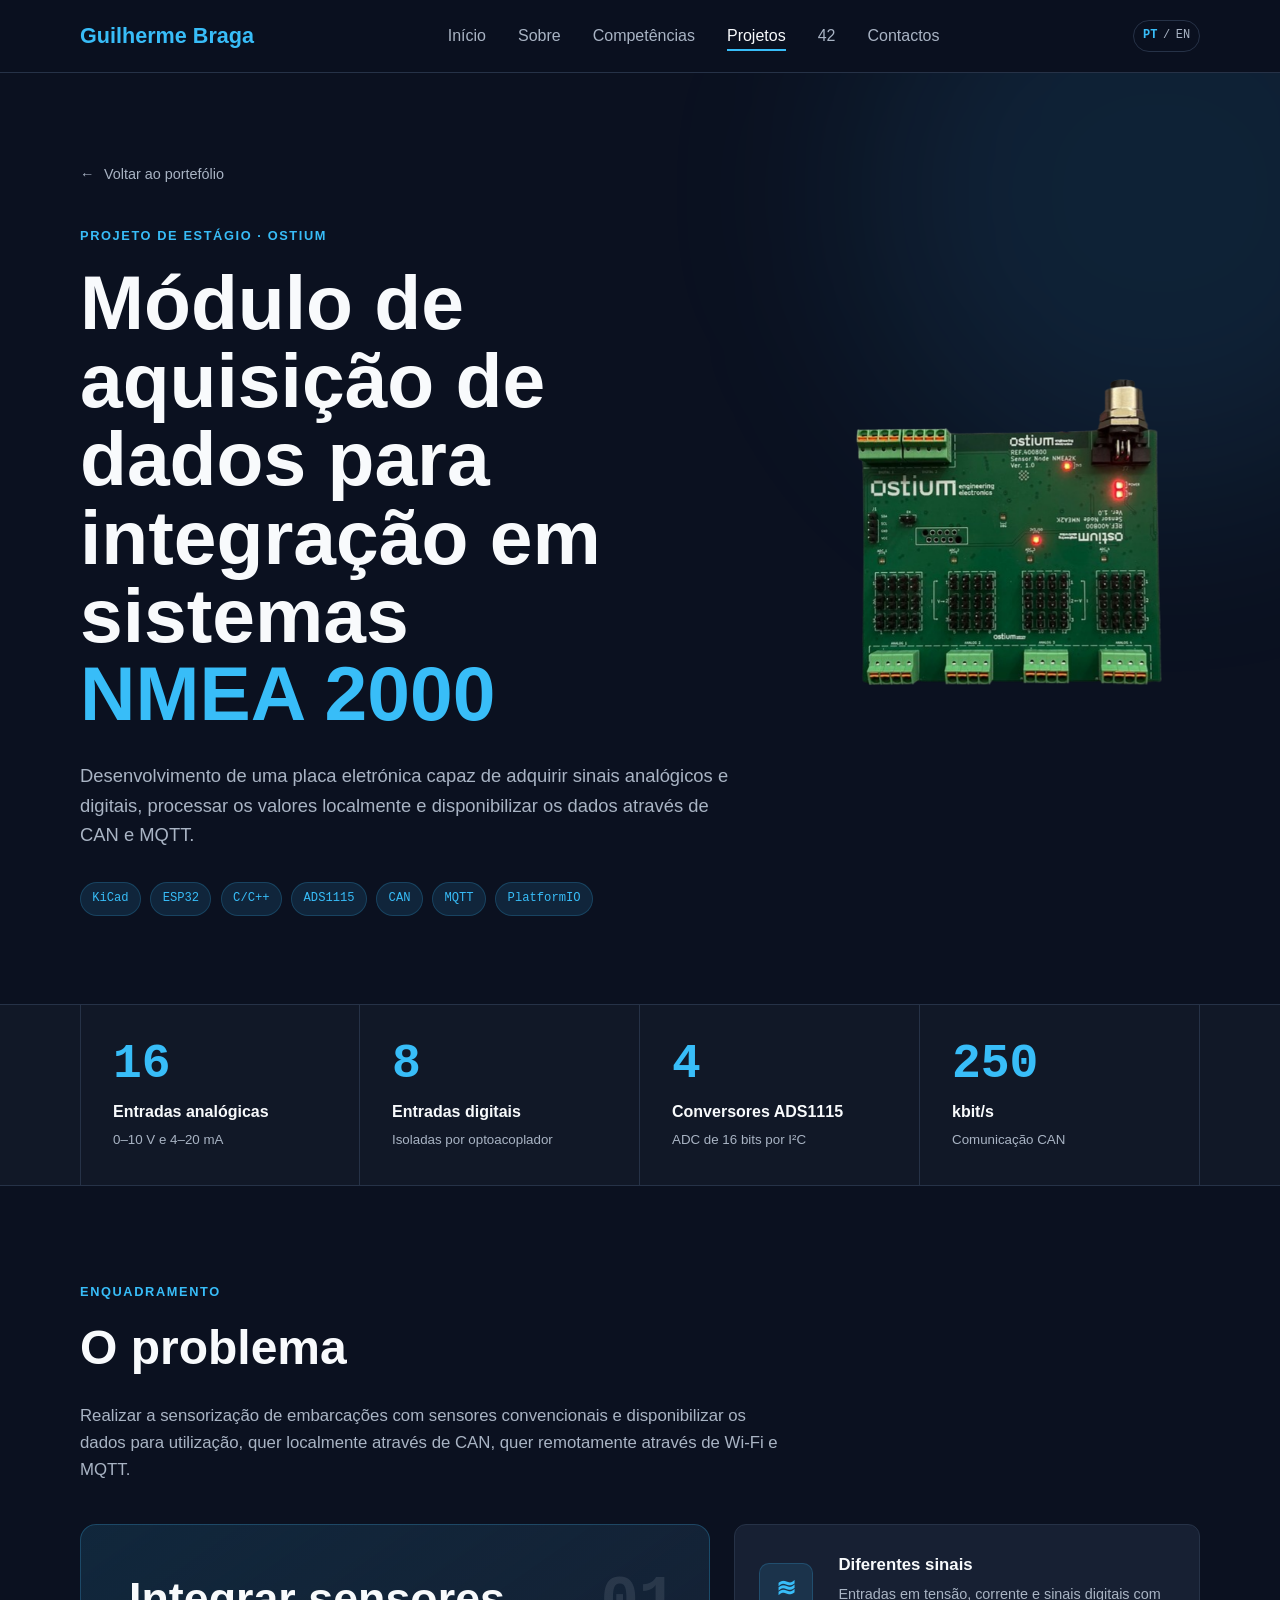
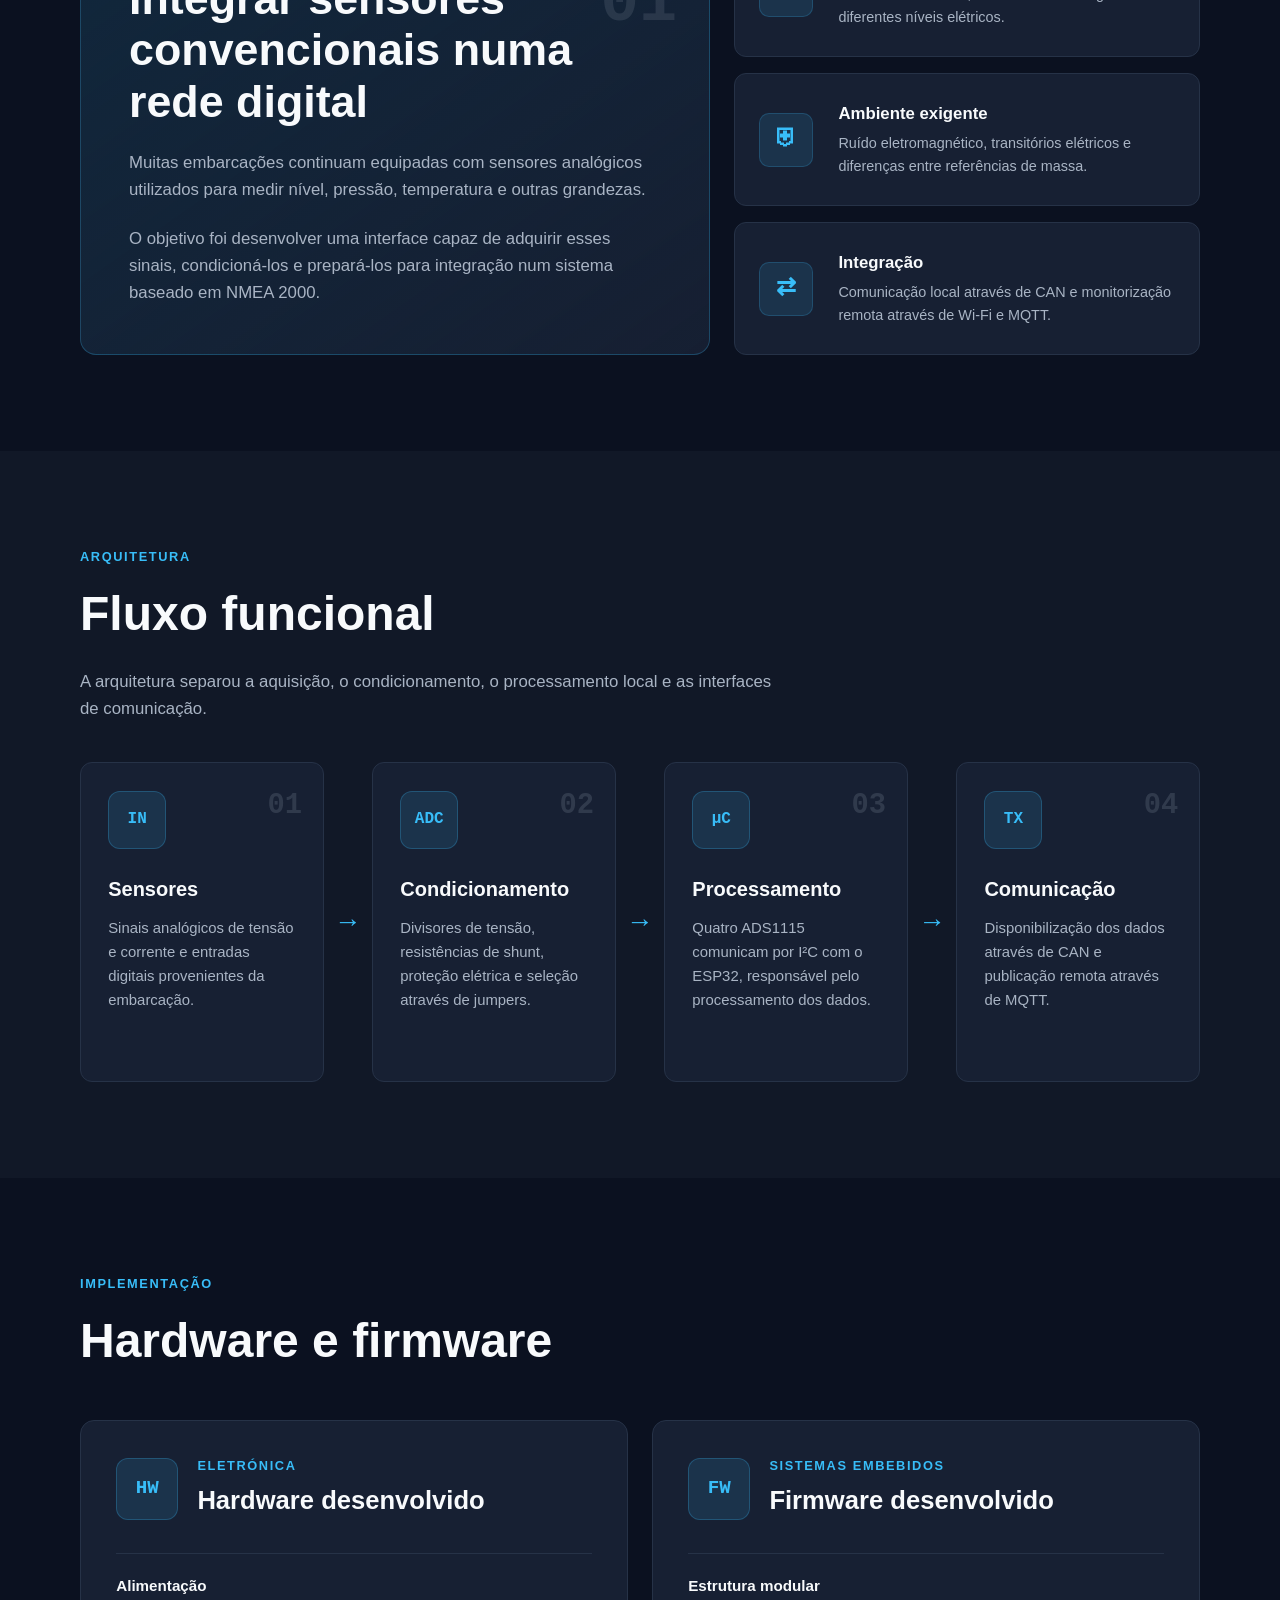
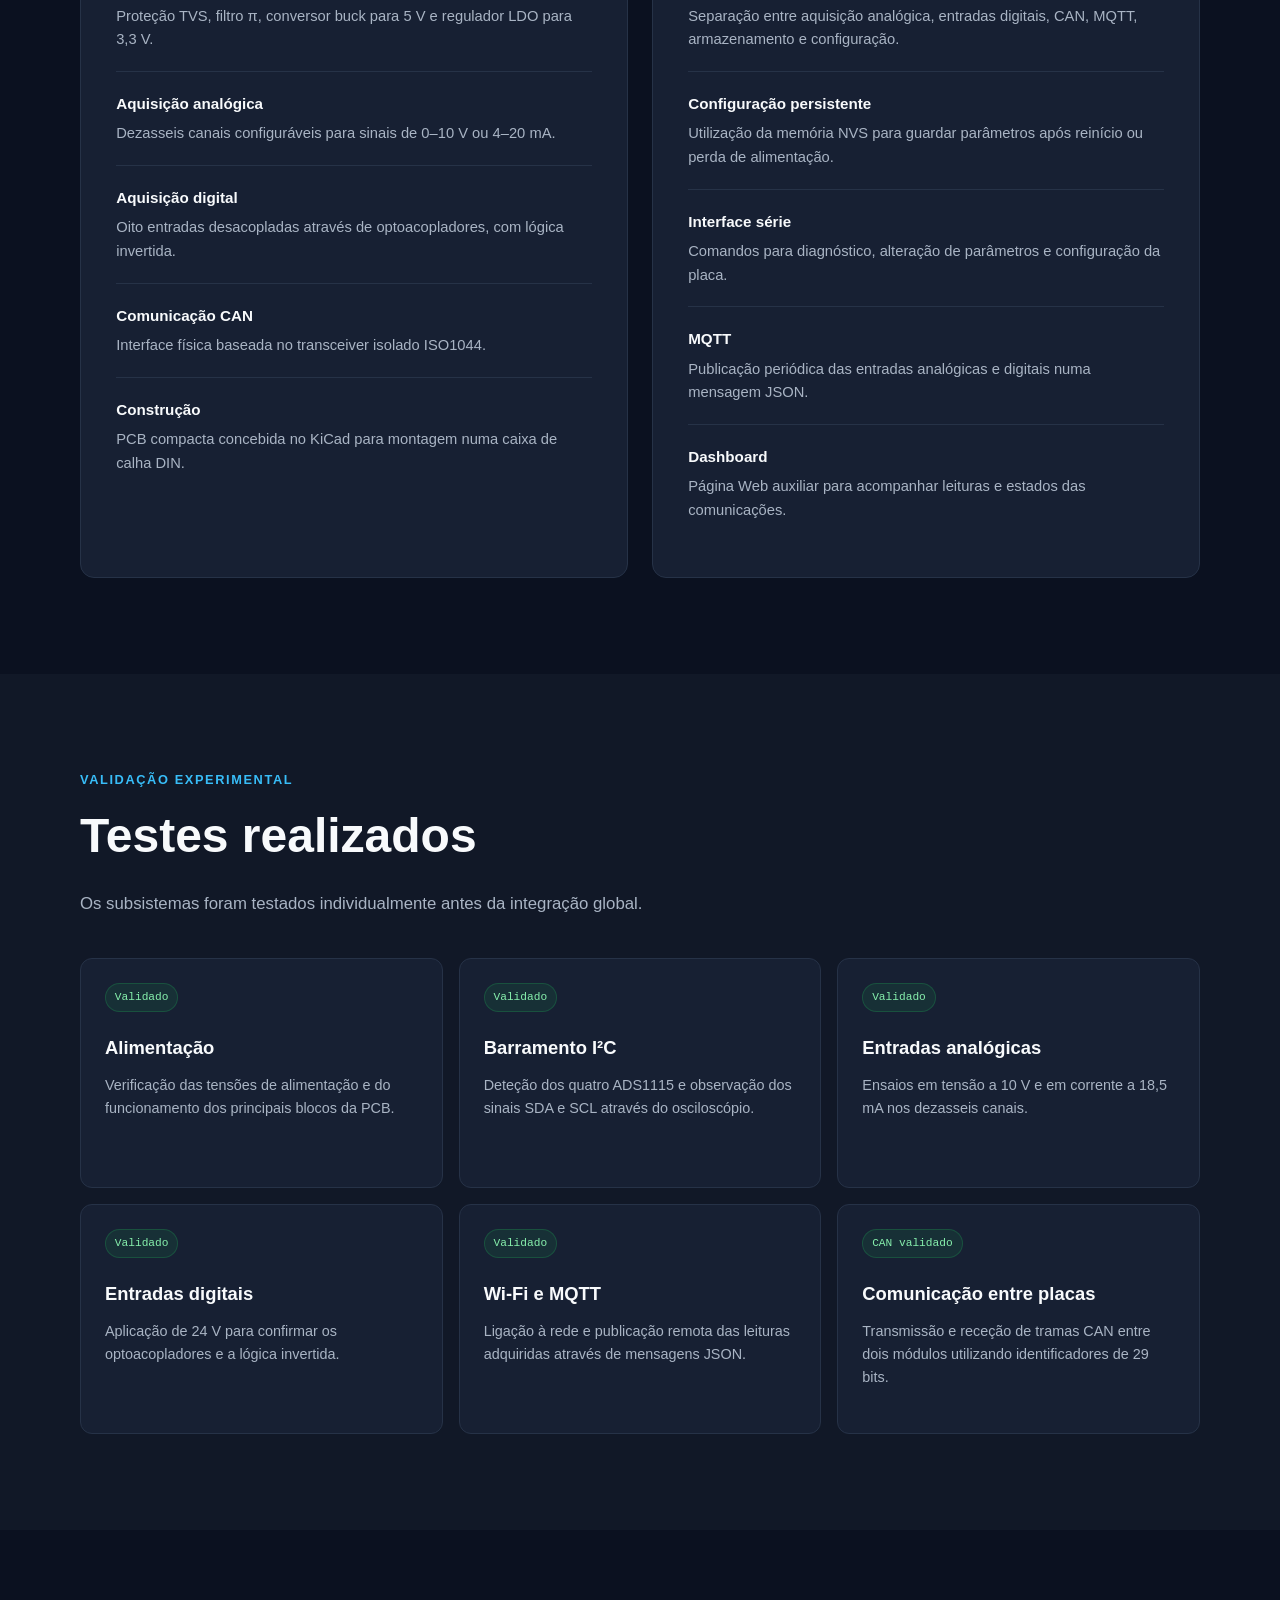
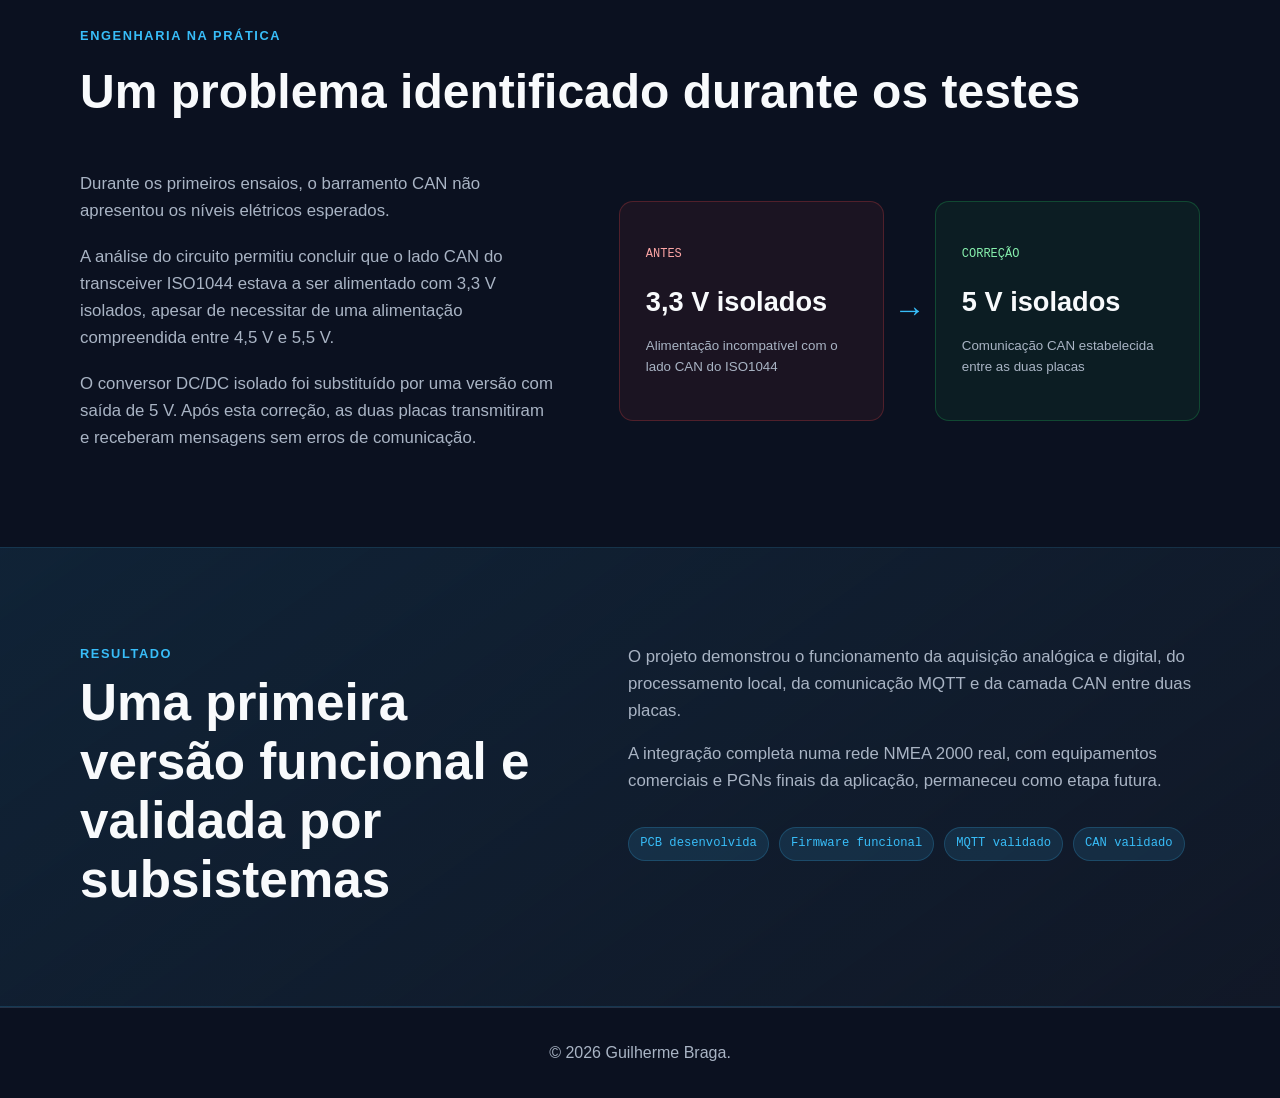
==== commit 23c8a091: "Traducao e ajustes" ====
--- a/projeto-nmea2000.html
+++ b/projeto-nmea2000.html
@@ -15,8 +15,8 @@
 
         <title>Projeto NMEA 2000 | Guilherme Braga</title>
 
-        <link rel="stylesheet" href="css/style.css?v=8">
-        <link rel="stylesheet" href="css/nmea.css?v=2">
+        <link rel="stylesheet" href="css/style.css?v=10">
+        <link rel="stylesheet" href="css/nmea.css?v=3">
 </head>
 
 <body>
@@ -28,14 +28,29 @@
 
                         <ul class="nav-links">
                                 <li>
-                                        <a href="index.html#inicio">
+                                        <a
+                                                href="index.html#inicio"
+                                                data-i18n="nav.home"
+                                        >
                                                 Início
                                         </a>
                                 </li>
 
                                 <li>
-                                        <a href="index.html#sobre">
+                                        <a
+                                                href="index.html#sobre"
+                                                data-i18n="nav.about"
+                                        >
                                                 Sobre
+                                        </a>
+                                </li>
+
+                                <li>
+                                        <a
+                                                href="index.html#competencias"
+                                                data-i18n="nav.skills"
+                                        >
+                                                Competências
                                         </a>
                                 </li>
 
@@ -43,6 +58,7 @@
                                         <a
                                                 href="index.html#projetos"
                                                 class="active"
+                                                data-i18n="nav.projects"
                                         >
                                                 Projetos
                                         </a>
@@ -55,11 +71,44 @@
                                 </li>
 
                                 <li>
-                                        <a href="index.html#contactos">
+                                        <a
+                                                href="index.html#contactos"
+                                                data-i18n="nav.contacts"
+                                        >
                                                 Contactos
                                         </a>
                                 </li>
                         </ul>
+
+                        <div
+                                class="language-switcher"
+                                aria-label="Selecionar idioma"
+                                data-i18n-attr="aria-label:language.selector"
+                        >
+                                <button
+                                        type="button"
+                                        class="language-button active"
+                                        data-language="pt"
+                                        aria-label="Mudar idioma para português"
+                                        data-i18n-attr="aria-label:language.portuguese"
+                                >
+                                        PT
+                                </button>
+
+                                <span aria-hidden="true">
+                                        /
+                                </span>
+
+                                <button
+                                        type="button"
+                                        class="language-button"
+                                        data-language="en"
+                                        aria-label="Mudar idioma para inglês"
+                                        data-i18n-attr="aria-label:language.english"
+                                >
+                                        EN
+                                </button>
+                        </div>
                 </nav>
         </header>
 
@@ -75,14 +124,19 @@
                                                         ←
                                                 </span>
 
-                                                Voltar ao portefólio
+                                                <span data-i18n="nmea.back">
+                                                        Voltar ao portefólio
+                                                </span>
                                         </a>
 
-                                        <p class="hero-label">
+                                        <p
+                                                class="hero-label"
+                                                data-i18n="nmea.hero.label"
+                                        >
                                                 Projeto de estágio · OSTIUM
                                         </p>
 
-                                        <h1>
+                                        <h1 data-i18n-html="nmea.hero.title">
                                                 Módulo de aquisição de dados para
                                                 integração em sistemas
 
@@ -91,7 +145,10 @@
                                                 </span>
                                         </h1>
 
-                                        <p class="nmea-hero-description">
+                                        <p
+                                                class="nmea-hero-description"
+                                                data-i18n="nmea.hero.description"
+                                        >
                                                 Desenvolvimento de uma placa eletrónica capaz
                                                 de adquirir sinais analógicos e digitais,
                                                 processar os valores localmente e disponibilizar
@@ -111,32 +168,17 @@
 
                                 <div class="nmea-board-showcase">
                                         <div class="nmea-board-frame">
-                                                <div class="nmea-board-frame-header">
-                                                        <div class="nmea-board-frame-title">
-                                                                <span class="nmea-frame-dot"></span>
-                                                                Protótipo físico
-                                                        </div>
-
-                                                        <span class="nmea-board-frame-meta">
-                                                                OSTIUM
-                                                        </span>
-                                                </div>
-
                                                 <figure
                                                         class="nmea-board-image"
                                                         data-fallback="PCB NMEA 2000"
                                                 >
                                                         <img
-                                                                src="assets/images/PCB_vista_geral.jpeg"
+                                                                src="assets/images/PCB_vista_geral.png"
                                                                 alt="PCB desenvolvida para o módulo de aquisição NMEA 2000"
+                                                                data-i18n-attr="alt:nmea.hero.imageAlt"
                                                                 onerror="this.remove();"
                                                         >
                                                 </figure>
-                                        </div>
-
-                                        <div class="nmea-board-label">
-                                                <span></span>
-                                                PCB desenvolvida e testada
                                         </div>
                                 </div>
                         </div>
@@ -149,7 +191,7 @@
                                                 16
                                         </strong>
 
-                                        <span>
+                                        <span data-i18n="nmea.stats.analogue">
                                                 Entradas analógicas
                                         </span>
 
@@ -163,11 +205,11 @@
                                                 8
                                         </strong>
 
-                                        <span>
+                                        <span data-i18n="nmea.stats.digital">
                                                 Entradas digitais
                                         </span>
 
-                                        <small>
+                                        <small data-i18n="nmea.stats.digitalDetail">
                                                 Isoladas por optoacoplador
                                         </small>
                                 </article>
@@ -177,11 +219,11 @@
                                                 4
                                         </strong>
 
-                                        <span>
+                                        <span data-i18n="nmea.stats.converters">
                                                 Conversores ADS1115
                                         </span>
 
-                                        <small>
+                                        <small data-i18n="nmea.stats.converterDetail">
                                                 ADC de 16 bits por I²C
                                         </small>
                                 </article>
@@ -195,7 +237,7 @@
                                                 kbit/s
                                         </span>
 
-                                        <small>
+                                        <small data-i18n="nmea.stats.can">
                                                 Comunicação CAN
                                         </small>
                                 </article>
@@ -204,18 +246,25 @@
 
                 <section class="section nmea-problem-section">
                         <div class="section-header">
-                                <p class="section-label">
+                                <p
+                                        class="section-label"
+                                        data-i18n="nmea.problem.label"
+                                >
                                         Enquadramento
                                 </p>
 
-                                <h2>
+                                <h2 data-i18n="nmea.problem.title">
                                         O problema
                                 </h2>
 
-                                <p class="section-description">
-                                        Modernizar a instrumentação de uma embarcação não
-                                        implica necessariamente substituir todos os sensores
-                                        existentes.
+                                <p
+                                        class="section-description"
+                                        data-i18n="nmea.problem.description"
+                                >
+                                        Realizar a sensorização de embarcações com sensores
+                                        convencionais e disponibilizar os dados para utilização,
+                                        quer localmente através de CAN, quer remotamente através
+                                        de Wi-Fi e MQTT.
                                 </p>
                         </div>
 
@@ -225,17 +274,17 @@
                                                 01
                                         </span>
 
-                                        <h3>
+                                        <h3 data-i18n="nmea.problem.mainTitle">
                                                 Integrar sensores convencionais numa rede digital
                                         </h3>
 
-                                        <p>
+                                        <p data-i18n="nmea.problem.mainParagraphOne">
                                                 Muitas embarcações continuam equipadas com sensores
                                                 analógicos utilizados para medir nível, pressão,
                                                 temperatura e outras grandezas.
                                         </p>
 
-                                        <p>
+                                        <p data-i18n="nmea.problem.mainParagraphTwo">
                                                 O objetivo foi desenvolver uma interface capaz de
                                                 adquirir esses sinais, condicioná-los e prepará-los
                                                 para integração num sistema baseado em NMEA 2000.
@@ -249,11 +298,11 @@
                                                 </span>
 
                                                 <div>
-                                                        <h3>
+                                                        <h3 data-i18n="nmea.problem.signalsTitle">
                                                                 Diferentes sinais
                                                         </h3>
 
-                                                        <p>
+                                                        <p data-i18n="nmea.problem.signalsDescription">
                                                                 Entradas em tensão, corrente e sinais
                                                                 digitais com diferentes níveis elétricos.
                                                         </p>
@@ -266,11 +315,11 @@
                                                 </span>
 
                                                 <div>
-                                                        <h3>
+                                                        <h3 data-i18n="nmea.problem.environmentTitle">
                                                                 Ambiente exigente
                                                         </h3>
 
-                                                        <p>
+                                                        <p data-i18n="nmea.problem.environmentDescription">
                                                                 Ruído eletromagnético, transitórios
                                                                 elétricos e diferenças entre referências
                                                                 de massa.
@@ -284,11 +333,11 @@
                                                 </span>
 
                                                 <div>
-                                                        <h3>
+                                                        <h3 data-i18n="nmea.problem.integrationTitle">
                                                                 Integração
                                                         </h3>
 
-                                                        <p>
+                                                        <p data-i18n="nmea.problem.integrationDescription">
                                                                 Comunicação local através de CAN e
                                                                 monitorização remota através de Wi-Fi
                                                                 e MQTT.
@@ -301,15 +350,21 @@
 
                 <section class="section nmea-architecture-section">
                         <div class="section-header">
-                                <p class="section-label">
+                                <p
+                                        class="section-label"
+                                        data-i18n="nmea.architecture.label"
+                                >
                                         Arquitetura
                                 </p>
 
-                                <h2>
+                                <h2 data-i18n="nmea.architecture.title">
                                         Fluxo funcional
                                 </h2>
 
-                                <p class="section-description">
+                                <p
+                                        class="section-description"
+                                        data-i18n="nmea.architecture.description"
+                                >
                                         A arquitetura separou a aquisição, o condicionamento,
                                         o processamento local e as interfaces de comunicação.
                                 </p>
@@ -325,11 +380,11 @@
                                                 IN
                                         </div>
 
-                                        <h3>
+                                        <h3 data-i18n="nmea.architecture.sensorsTitle">
                                                 Sensores
                                         </h3>
 
-                                        <p>
+                                        <p data-i18n="nmea.architecture.sensorsDescription">
                                                 Sinais analógicos de tensão e corrente e entradas
                                                 digitais provenientes da embarcação.
                                         </p>
@@ -351,11 +406,11 @@
                                                 ADC
                                         </div>
 
-                                        <h3>
+                                        <h3 data-i18n="nmea.architecture.conditioningTitle">
                                                 Condicionamento
                                         </h3>
 
-                                        <p>
+                                        <p data-i18n="nmea.architecture.conditioningDescription">
                                                 Divisores de tensão, resistências de shunt,
                                                 proteção elétrica e seleção através de jumpers.
                                         </p>
@@ -377,11 +432,11 @@
                                                 μC
                                         </div>
 
-                                        <h3>
+                                        <h3 data-i18n="nmea.architecture.processingTitle">
                                                 Processamento
                                         </h3>
 
-                                        <p>
+                                        <p data-i18n="nmea.architecture.processingDescription">
                                                 Quatro ADS1115 comunicam por I²C com o ESP32,
                                                 responsável pelo processamento dos dados.
                                         </p>
@@ -403,11 +458,11 @@
                                                 TX
                                         </div>
 
-                                        <h3>
+                                        <h3 data-i18n="nmea.architecture.communicationTitle">
                                                 Comunicação
                                         </h3>
 
-                                        <p>
+                                        <p data-i18n="nmea.architecture.communicationDescription">
                                                 Disponibilização dos dados através de CAN e
                                                 publicação remota através de MQTT.
                                         </p>
@@ -417,11 +472,14 @@
 
                 <section class="section nmea-development-section">
                         <div class="section-header">
-                                <p class="section-label">
+                                <p
+                                        class="section-label"
+                                        data-i18n="nmea.development.label"
+                                >
                                         Implementação
                                 </p>
 
-                                <h2>
+                                <h2 data-i18n="nmea.development.title">
                                         Hardware e firmware
                                 </h2>
                         </div>
@@ -434,11 +492,14 @@
                                                 </span>
 
                                                 <div>
-                                                        <p class="project-category">
+                                                        <p
+                                                                class="project-category"
+                                                                data-i18n="nmea.development.hardware.category"
+                                                        >
                                                                 Eletrónica
                                                         </p>
 
-                                                        <h3>
+                                                        <h3 data-i18n="nmea.development.hardware.title">
                                                                 Hardware desenvolvido
                                                         </h3>
                                                 </div>
@@ -446,55 +507,55 @@
 
                                         <div class="nmea-feature-list">
                                                 <div>
-                                                        <strong>
+                                                        <strong data-i18n="nmea.development.hardware.powerTitle">
                                                                 Alimentação
                                                         </strong>
 
-                                                        <p>
+                                                        <p data-i18n="nmea.development.hardware.powerDescription">
                                                                 Proteção TVS, filtro π, conversor buck
                                                                 para 5 V e regulador LDO para 3,3 V.
                                                         </p>
                                                 </div>
 
                                                 <div>
-                                                        <strong>
+                                                        <strong data-i18n="nmea.development.hardware.analogueTitle">
                                                                 Aquisição analógica
                                                         </strong>
 
-                                                        <p>
+                                                        <p data-i18n="nmea.development.hardware.analogueDescription">
                                                                 Dezasseis canais configuráveis para
                                                                 sinais de 0–10 V ou 4–20 mA.
                                                         </p>
                                                 </div>
 
                                                 <div>
-                                                        <strong>
+                                                        <strong data-i18n="nmea.development.hardware.digitalTitle">
                                                                 Aquisição digital
                                                         </strong>
 
-                                                        <p>
+                                                        <p data-i18n="nmea.development.hardware.digitalDescription">
                                                                 Oito entradas desacopladas através de
                                                                 optoacopladores, com lógica invertida.
                                                         </p>
                                                 </div>
 
                                                 <div>
-                                                        <strong>
+                                                        <strong data-i18n="nmea.development.hardware.canTitle">
                                                                 Comunicação CAN
                                                         </strong>
 
-                                                        <p>
+                                                        <p data-i18n="nmea.development.hardware.canDescription">
                                                                 Interface física baseada no
                                                                 transceiver isolado ISO1044.
                                                         </p>
                                                 </div>
 
                                                 <div>
-                                                        <strong>
+                                                        <strong data-i18n="nmea.development.hardware.constructionTitle">
                                                                 Construção
                                                         </strong>
 
-                                                        <p>
+                                                        <p data-i18n="nmea.development.hardware.constructionDescription">
                                                                 PCB compacta concebida no KiCad para
                                                                 montagem numa caixa de calha DIN.
                                                         </p>
@@ -509,11 +570,14 @@
                                                 </span>
 
                                                 <div>
-                                                        <p class="project-category">
+                                                        <p
+                                                                class="project-category"
+                                                                data-i18n="nmea.development.firmware.category"
+                                                        >
                                                                 Sistemas embebidos
                                                         </p>
 
-                                                        <h3>
+                                                        <h3 data-i18n="nmea.development.firmware.title">
                                                                 Firmware desenvolvido
                                                         </h3>
                                                 </div>
@@ -521,11 +585,11 @@
 
                                         <div class="nmea-feature-list">
                                                 <div>
-                                                        <strong>
+                                                        <strong data-i18n="nmea.development.firmware.modularTitle">
                                                                 Estrutura modular
                                                         </strong>
 
-                                                        <p>
+                                                        <p data-i18n="nmea.development.firmware.modularDescription">
                                                                 Separação entre aquisição analógica,
                                                                 entradas digitais, CAN, MQTT,
                                                                 armazenamento e configuração.
@@ -533,11 +597,11 @@
                                                 </div>
 
                                                 <div>
-                                                        <strong>
+                                                        <strong data-i18n="nmea.development.firmware.storageTitle">
                                                                 Configuração persistente
                                                         </strong>
 
-                                                        <p>
+                                                        <p data-i18n="nmea.development.firmware.storageDescription">
                                                                 Utilização da memória NVS para guardar
                                                                 parâmetros após reinício ou perda de
                                                                 alimentação.
@@ -545,11 +609,11 @@
                                                 </div>
 
                                                 <div>
-                                                        <strong>
+                                                        <strong data-i18n="nmea.development.firmware.serialTitle">
                                                                 Interface série
                                                         </strong>
 
-                                                        <p>
+                                                        <p data-i18n="nmea.development.firmware.serialDescription">
                                                                 Comandos para diagnóstico, alteração
                                                                 de parâmetros e configuração da placa.
                                                         </p>
@@ -560,7 +624,7 @@
                                                                 MQTT
                                                         </strong>
 
-                                                        <p>
+                                                        <p data-i18n="nmea.development.firmware.mqttDescription">
                                                                 Publicação periódica das entradas
                                                                 analógicas e digitais numa mensagem JSON.
                                                         </p>
@@ -571,7 +635,7 @@
                                                                 Dashboard
                                                         </strong>
 
-                                                        <p>
+                                                        <p data-i18n="nmea.development.firmware.dashboardDescription">
                                                                 Página Web auxiliar para acompanhar
                                                                 leituras e estados das comunicações.
                                                         </p>
@@ -583,15 +647,21 @@
 
                 <section class="section nmea-tests-section">
                         <div class="section-header">
-                                <p class="section-label">
+                                <p
+                                        class="section-label"
+                                        data-i18n="nmea.tests.label"
+                                >
                                         Validação experimental
                                 </p>
 
-                                <h2>
+                                <h2 data-i18n="nmea.tests.title">
                                         Testes realizados
                                 </h2>
 
-                                <p class="section-description">
+                                <p
+                                        class="section-description"
+                                        data-i18n="nmea.tests.description"
+                                >
                                         Os subsistemas foram testados individualmente antes
                                         da integração global.
                                 </p>
@@ -599,67 +669,82 @@
 
                         <div class="nmea-tests-grid">
                                 <article>
-                                        <span class="nmea-test-status">
+                                        <span
+                                                class="nmea-test-status"
+                                                data-i18n="nmea.tests.validated"
+                                        >
                                                 Validado
                                         </span>
 
-                                        <strong>
+                                        <strong data-i18n="nmea.tests.powerTitle">
                                                 Alimentação
                                         </strong>
 
-                                        <p>
+                                        <p data-i18n="nmea.tests.powerDescription">
                                                 Verificação das tensões de alimentação e do
                                                 funcionamento dos principais blocos da PCB.
                                         </p>
                                 </article>
 
                                 <article>
-                                        <span class="nmea-test-status">
+                                        <span
+                                                class="nmea-test-status"
+                                                data-i18n="nmea.tests.validated"
+                                        >
                                                 Validado
                                         </span>
 
-                                        <strong>
+                                        <strong data-i18n="nmea.tests.i2cTitle">
                                                 Barramento I²C
                                         </strong>
 
-                                        <p>
+                                        <p data-i18n="nmea.tests.i2cDescription">
                                                 Deteção dos quatro ADS1115 e observação dos sinais
                                                 SDA e SCL através do osciloscópio.
                                         </p>
                                 </article>
 
                                 <article>
-                                        <span class="nmea-test-status">
+                                        <span
+                                                class="nmea-test-status"
+                                                data-i18n="nmea.tests.validated"
+                                        >
                                                 Validado
                                         </span>
 
-                                        <strong>
+                                        <strong data-i18n="nmea.tests.analogueTitle">
                                                 Entradas analógicas
                                         </strong>
 
-                                        <p>
+                                        <p data-i18n="nmea.tests.analogueDescription">
                                                 Ensaios em tensão a 10 V e em corrente a
                                                 18,5 mA nos dezasseis canais.
                                         </p>
                                 </article>
 
                                 <article>
-                                        <span class="nmea-test-status">
+                                        <span
+                                                class="nmea-test-status"
+                                                data-i18n="nmea.tests.validated"
+                                        >
                                                 Validado
                                         </span>
 
-                                        <strong>
+                                        <strong data-i18n="nmea.tests.digitalTitle">
                                                 Entradas digitais
                                         </strong>
 
-                                        <p>
+                                        <p data-i18n="nmea.tests.digitalDescription">
                                                 Aplicação de 24 V para confirmar os
                                                 optoacopladores e a lógica invertida.
                                         </p>
                                 </article>
 
                                 <article>
-                                        <span class="nmea-test-status">
+                                        <span
+                                                class="nmea-test-status"
+                                                data-i18n="nmea.tests.validated"
+                                        >
                                                 Validado
                                         </span>
 
@@ -667,87 +752,61 @@
                                                 Wi-Fi e MQTT
                                         </strong>
 
-                                        <p>
+                                        <p data-i18n="nmea.tests.mqttDescription">
                                                 Ligação à rede e publicação remota das leituras
                                                 adquiridas através de mensagens JSON.
                                         </p>
                                 </article>
 
                                 <article>
-                                        <span class="nmea-test-status">
+                                        <span
+                                                class="nmea-test-status"
+                                                data-i18n="nmea.tests.canValidated"
+                                        >
                                                 CAN validado
                                         </span>
 
-                                        <strong>
+                                        <strong data-i18n="nmea.tests.canTitle">
                                                 Comunicação entre placas
                                         </strong>
 
-                                        <p>
+                                        <p data-i18n="nmea.tests.canDescription">
                                                 Transmissão e receção de tramas CAN entre dois
                                                 módulos utilizando identificadores de 29 bits.
                                         </p>
                                 </article>
                         </div>
-
-                        <div class="nmea-media-grid">
-                                <figure
-                                        class="nmea-media-card"
-                                        data-fallback="Teste CAN entre duas placas"
-                                >
-                                        <img
-                                                src="assets/images/nmea/teste-can.jpeg"
-                                                alt="Ligação entre duas placas durante o teste CAN"
-                                                onerror="this.remove();"
-                                        >
-
-                                        <figcaption>
-                                                Comunicação CAN entre dois módulos
-                                        </figcaption>
-                                </figure>
-
-                                <figure
-                                        class="nmea-media-card"
-                                        data-fallback="Dashboard MQTT"
-                                >
-                                        <img
-                                                src="assets/images/nmea/dashboard-mqtt.jpeg"
-                                                alt="Dashboard utilizado nos testes Wi-Fi e MQTT"
-                                                onerror="this.remove();"
-                                        >
-
-                                        <figcaption>
-                                                Dashboard de diagnóstico e MQTT
-                                        </figcaption>
-                                </figure>
-                        </div>
                 </section>
 
                 <section class="section nmea-debug-section">
                         <div class="section-header">
-                                <p class="section-label">
+                                <p
+                                        class="section-label"
+                                        data-i18n="nmea.debug.label"
+                                >
                                         Engenharia na prática
                                 </p>
 
-                                <h2>
+                                <h2 data-i18n="nmea.debug.title">
                                         Um problema identificado durante os testes
                                 </h2>
                         </div>
 
                         <div class="nmea-debug-layout">
                                 <div class="nmea-debug-description">
-                                        <p>
+                                        <p data-i18n="nmea.debug.paragraphOne">
                                                 Durante os primeiros ensaios, o barramento CAN
                                                 não apresentou os níveis elétricos esperados.
                                         </p>
 
-                                        <p>
+                                        <p data-i18n="nmea.debug.paragraphTwo">
                                                 A análise do circuito permitiu concluir que o lado
                                                 CAN do transceiver ISO1044 estava a ser alimentado
                                                 com 3,3 V isolados, apesar de necessitar de uma
                                                 alimentação compreendida entre 4,5 V e 5,5 V.
                                         </p>
 
-                                        <p>
+                                        <p data-i18n="nmea.debug.paragraphThree">
                                                 O conversor DC/DC isolado foi substituído por uma
                                                 versão com saída de 5 V. Após esta correção,
                                                 as duas placas transmitiram e receberam mensagens
@@ -757,15 +816,15 @@
 
                                 <div class="nmea-debug-comparison">
                                         <article class="nmea-debug-before">
-                                                <span>
+                                                <span data-i18n="nmea.debug.before">
                                                         Antes
                                                 </span>
 
-                                                <strong>
+                                                <strong data-i18n="nmea.debug.beforeVoltage">
                                                         3,3 V isolados
                                                 </strong>
 
-                                                <small>
+                                                <small data-i18n="nmea.debug.beforeDescription">
                                                         Alimentação incompatível com o lado CAN
                                                         do ISO1044
                                                 </small>
@@ -779,15 +838,15 @@
                                         </span>
 
                                         <article class="nmea-debug-after">
-                                                <span>
+                                                <span data-i18n="nmea.debug.correction">
                                                         Correção
                                                 </span>
 
-                                                <strong>
+                                                <strong data-i18n="nmea.debug.afterVoltage">
                                                         5 V isolados
                                                 </strong>
 
-                                                <small>
+                                                <small data-i18n="nmea.debug.afterDescription">
                                                         Comunicação CAN estabelecida entre as
                                                         duas placas
                                                 </small>
@@ -799,44 +858,47 @@
                 <section class="section nmea-results-section">
                         <div class="nmea-results">
                                 <div>
-                                        <p class="section-label">
+                                        <p
+                                                class="section-label"
+                                                data-i18n="nmea.results.label"
+                                        >
                                                 Resultado
                                         </p>
 
-                                        <h2>
+                                        <h2 data-i18n="nmea.results.title">
                                                 Uma primeira versão funcional e validada por
                                                 subsistemas
                                         </h2>
                                 </div>
 
                                 <div class="nmea-results-text">
-                                        <p>
+                                        <p data-i18n="nmea.results.paragraphOne">
                                                 O projeto demonstrou o funcionamento da aquisição
                                                 analógica e digital, do processamento local,
                                                 da comunicação MQTT e da camada CAN entre duas
                                                 placas.
                                         </p>
 
-                                        <p>
+                                        <p data-i18n="nmea.results.paragraphTwo">
                                                 A integração completa numa rede NMEA 2000 real,
                                                 com equipamentos comerciais e PGNs finais da
                                                 aplicação, permaneceu como etapa futura.
                                         </p>
 
                                         <div class="nmea-results-tags">
-                                                <span>
+                                                <span data-i18n="nmea.results.pcb">
                                                         PCB desenvolvida
                                                 </span>
 
-                                                <span>
+                                                <span data-i18n="nmea.results.firmware">
                                                         Firmware funcional
                                                 </span>
 
-                                                <span>
+                                                <span data-i18n="nmea.results.mqtt">
                                                         MQTT validado
                                                 </span>
 
-                                                <span>
+                                                <span data-i18n="nmea.results.can">
                                                         CAN validado
                                                 </span>
                                         </div>
@@ -852,5 +914,6 @@
         </footer>
 
         <script src="js/main.js"></script>
+        <script src="js/lang.js"></script>
 </body>
 </html>
--- a/css/style.css
+++ b/css/style.css
@@ -1606,4 +1606,215 @@
                 animation-iteration-count: 1 !important;
                 transition-duration: 0.01ms !important;
         }
+}
+
+/* ==========================================================
+   Programação e ferramentas
+   ========================================================== */
+
+.skills-section {
+        position: relative;
+
+        overflow: hidden;
+
+        background-color: var(--background);
+}
+
+.skills-icons-layout {
+        width: min(90%, var(--max-width));
+        margin-right: auto;
+        margin-left: auto;
+
+        display: grid;
+        grid-template-columns: repeat(2, minmax(0, 1fr));
+        gap: 1.5rem;
+}
+
+.skills-icons-panel,
+.electronics-tools-panel {
+        padding: 2.2rem;
+
+        background:
+                linear-gradient(
+                        145deg,
+                        rgba(23, 32, 51, 0.98),
+                        rgba(17, 24, 39, 0.98)
+                );
+
+        border: 1px solid var(--border);
+        border-radius: 16px;
+
+        transition:
+                border-color 0.25s ease,
+                box-shadow 0.25s ease;
+}
+
+.skills-icons-panel:hover,
+.electronics-tools-panel:hover {
+        border-color: rgba(56, 189, 248, 0.35);
+
+        box-shadow: 0 24px 55px rgba(0, 0, 0, 0.22);
+}
+
+.skills-icons-panel h3,
+.electronics-tools-panel h3 {
+        margin-top: 0.4rem;
+
+        font-size: 1.7rem;
+}
+
+.skills-icons-image {
+        width: min(100%, 430px);
+        height: auto;
+
+        display: block;
+
+        backface-visibility: hidden;
+        transform: translateZ(0);
+}
+
+.skills-icons-wrapper {
+        min-height: 120px;
+        margin-top: 2rem;
+
+        display: flex;
+        align-items: center;
+        justify-content: center;
+}
+
+.skills-icons-image {
+        width: min(100%, 430px);
+        height: auto;
+
+        display: block;
+}
+
+.skills-name-list {
+        margin-top: 1.5rem;
+
+        display: grid;
+        grid-template-columns: repeat(6, minmax(0, 1fr));
+        gap: 0.4rem;
+}
+
+.skills-name-list-tools {
+        grid-template-columns: repeat(5, minmax(0, 1fr));
+}
+
+.skills-name-list span {
+        color: var(--text-secondary);
+
+        font-family: "Courier New", monospace;
+        font-size: 0.72rem;
+        text-align: center;
+}
+
+.electronics-tools-panel {
+        width: min(90%, var(--max-width));
+        margin: 1.5rem auto 0;
+}
+
+.electronics-tools-list {
+        margin-top: 1.5rem;
+
+        display: flex;
+        flex-wrap: wrap;
+        gap: 0.7rem;
+}
+
+.electronics-tools-list span {
+        padding: 0.55rem 0.9rem;
+
+        background-color: var(--accent-soft);
+        color: var(--accent);
+
+        border: 1px solid rgba(56, 189, 248, 0.2);
+        border-radius: 999px;
+
+        font-family: "Courier New", monospace;
+        font-size: 0.8rem;
+}
+
+@media (max-width: 800px) {
+        .skills-icons-layout {
+                grid-template-columns: 1fr;
+        }
+}
+
+@media (max-width: 620px) {
+        .skills-icons-panel,
+        .electronics-tools-panel {
+                padding: 1.5rem;
+        }
+
+        .skills-icons-image {
+                width: min(100%, 340px);
+        }
+
+        .skills-name-list {
+                display: none;
+        }
+}
+
+/* ==========================================================
+   Seletor de idioma
+   ========================================================== */
+
+.language-switcher {
+        padding: 0.35rem 0.55rem;
+
+        display: flex;
+        align-items: center;
+        gap: 0.35rem;
+
+        color: var(--text-secondary);
+
+        border: 1px solid var(--border);
+        border-radius: 999px;
+
+        font-family: "Courier New", monospace;
+        font-size: 0.75rem;
+}
+
+.language-button {
+        padding: 0;
+
+        background: none;
+        color: var(--text-secondary);
+
+        border: none;
+
+        font: inherit;
+
+        cursor: pointer;
+
+        transition: color 0.2s ease;
+}
+
+.language-button:hover {
+        color: var(--text-primary);
+}
+
+.language-button.active {
+        color: var(--accent);
+
+        font-weight: 700;
+}
+
+@media (max-width: 900px) {
+        .navbar {
+                flex-wrap: wrap;
+        }
+
+        .language-switcher {
+                margin-left: auto;
+        }
+}
+
+@media (max-width: 620px) {
+        .language-switcher {
+                margin-left: 0;
+
+                align-self: flex-start;
+        }
 }
--- a/css/nmea.css
+++ b/css/nmea.css
@@ -34,7 +34,7 @@
         padding: 5.5rem 0;
 
         display: grid;
-        grid-template-columns: minmax(0, 1.4fr) minmax(280px, 0.6fr);
+        grid-template-columns: minmax(0, 1.25fr) minmax(380px, 0.75fr);
         align-items: center;
         gap: 5rem;
 }
@@ -936,4 +936,145 @@
         .nmea-media-card {
                 min-height: 240px;
         }
+}
+
+/* ==========================================================
+   Imagem principal da PCB
+   Apenas a imagem, sem caixa ou elementos decorativos
+   ========================================================== */
+
+.nmea-board-showcase {
+        display: flex;
+        align-items: center;
+        justify-content: center;
+}
+
+.nmea-board-showcase::before {
+        display: none;
+}
+
+.nmea-board-frame {
+        width: min(100%, 440px);
+        padding: 0;
+
+        background: none;
+
+        border: none;
+        border-radius: 0;
+
+        box-shadow: none;
+
+        animation:
+                nmea-board-entrance
+                0.8s
+                cubic-bezier(0.22, 1, 0.36, 1)
+                both;
+}
+
+.nmea-board-frame-header,
+.nmea-board-label {
+        display: none;
+}
+
+.nmea-board-image {
+        width: 100%;
+        margin: 0;
+        padding: 0;
+
+        overflow: visible;
+
+        background: none;
+
+        border: none;
+        border-radius: 0;
+
+        box-shadow: none;
+}
+
+.nmea-board-image::before,
+.nmea-board-image::after {
+        display: none;
+}
+
+.nmea-board-image img {
+        width: 100%;
+        height: auto;
+
+        display: block;
+
+        object-fit: contain;
+
+        border: none;
+        border-radius: 0;
+
+        box-shadow: none;
+
+        transform: none;
+
+        transition:
+                transform 0.4s
+                cubic-bezier(0.22, 1, 0.36, 1);
+}
+
+.nmea-board-frame:hover .nmea-board-image {
+        border: none;
+
+        box-shadow: none;
+
+        transform: none;
+}
+
+.nmea-board-frame:hover .nmea-board-image img {
+        transform: scale(1.015);
+}
+
+@keyframes nmea-board-entrance {
+        from {
+                opacity: 0;
+
+                transform: translateY(12px);
+        }
+
+        to {
+                opacity: 1;
+
+                transform: translateY(0);
+        }
+}
+
+@media (max-width: 800px) {
+        .nmea-board-showcase {
+                width: min(100%, 360px);
+
+                justify-self: center;
+        }
+
+        .nmea-board-frame {
+                width: min(100%, 330px);
+        }
+}
+
+@media (max-width: 620px) {
+        .nmea-board-frame {
+                width: min(100%, 280px);
+        }
+
+        .nmea-board-image,
+        .nmea-board-image img {
+                border-radius: 0;
+        }
+}
+
+@media (prefers-reduced-motion: reduce) {
+        .nmea-board-frame {
+                animation: none;
+        }
+
+        .nmea-board-image img {
+                transition: none;
+        }
+
+        .nmea-board-frame:hover .nmea-board-image img {
+                transform: none;
+        }
 }
